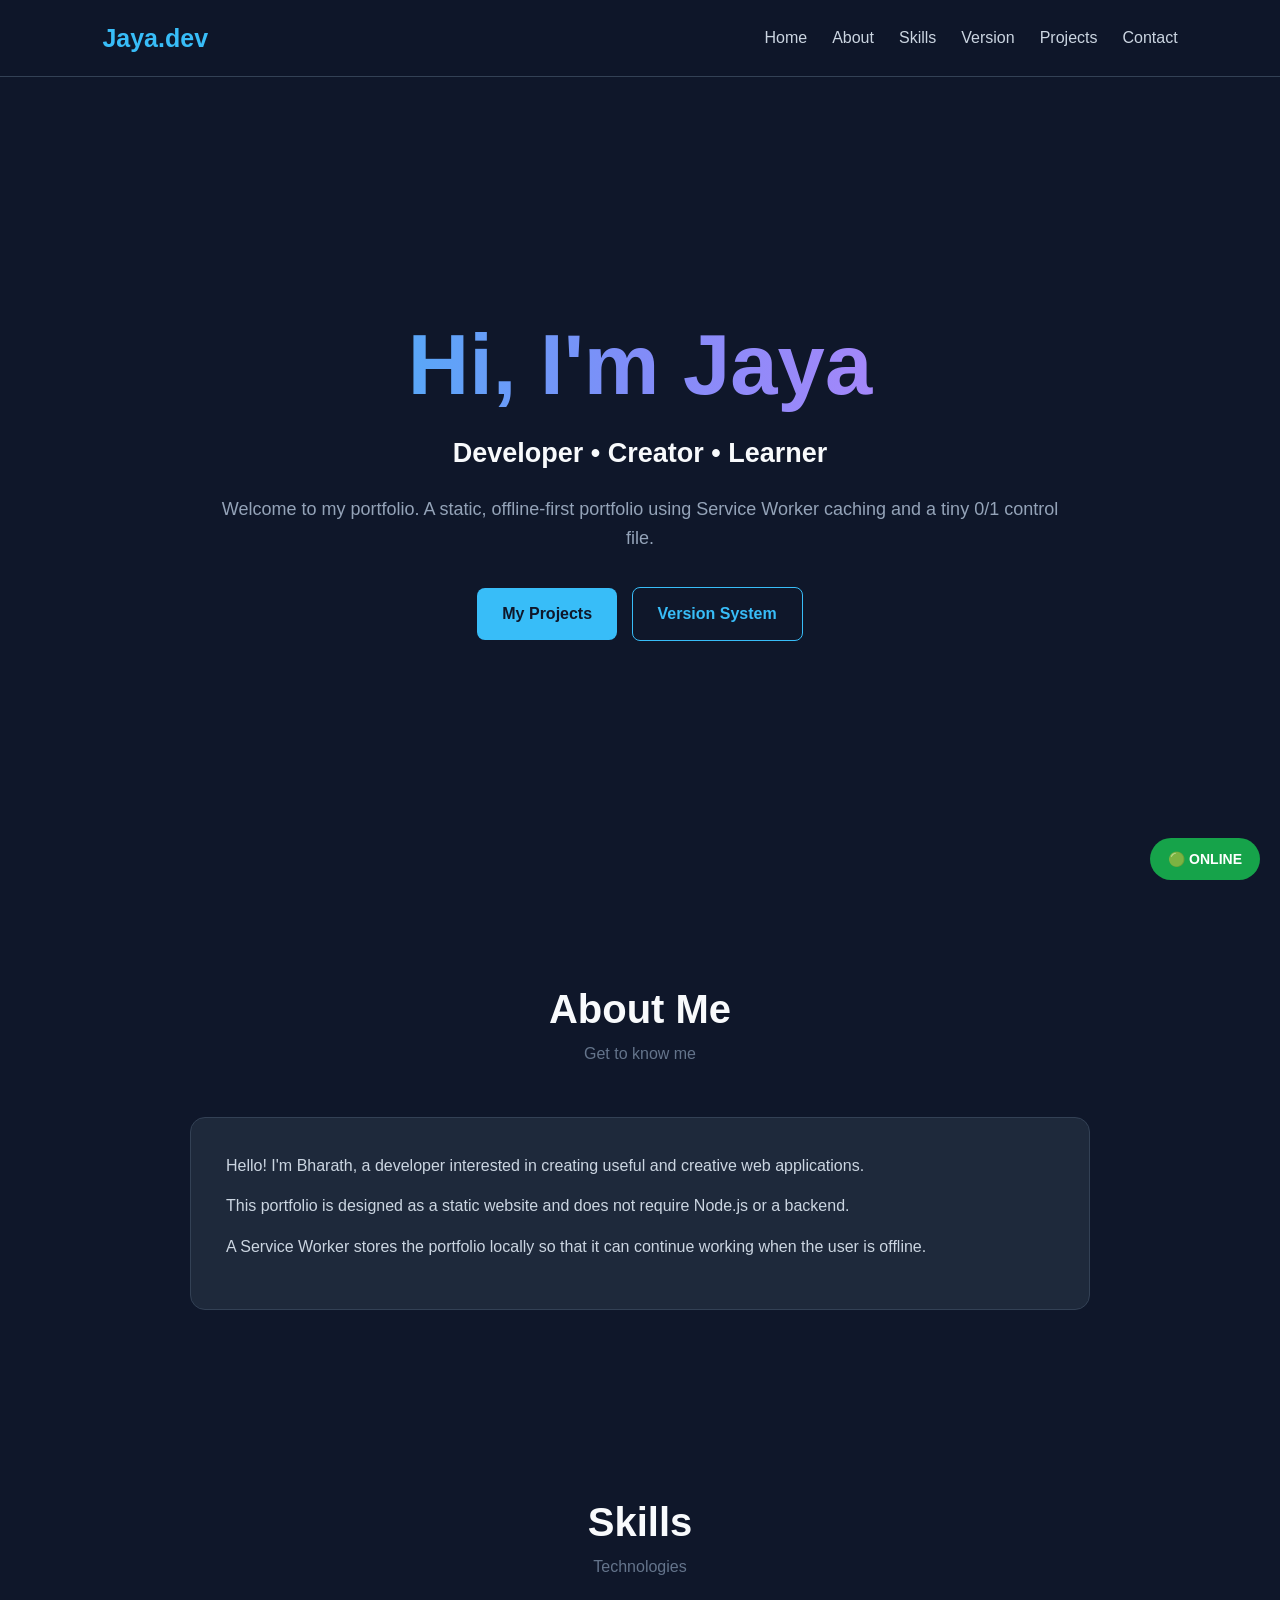
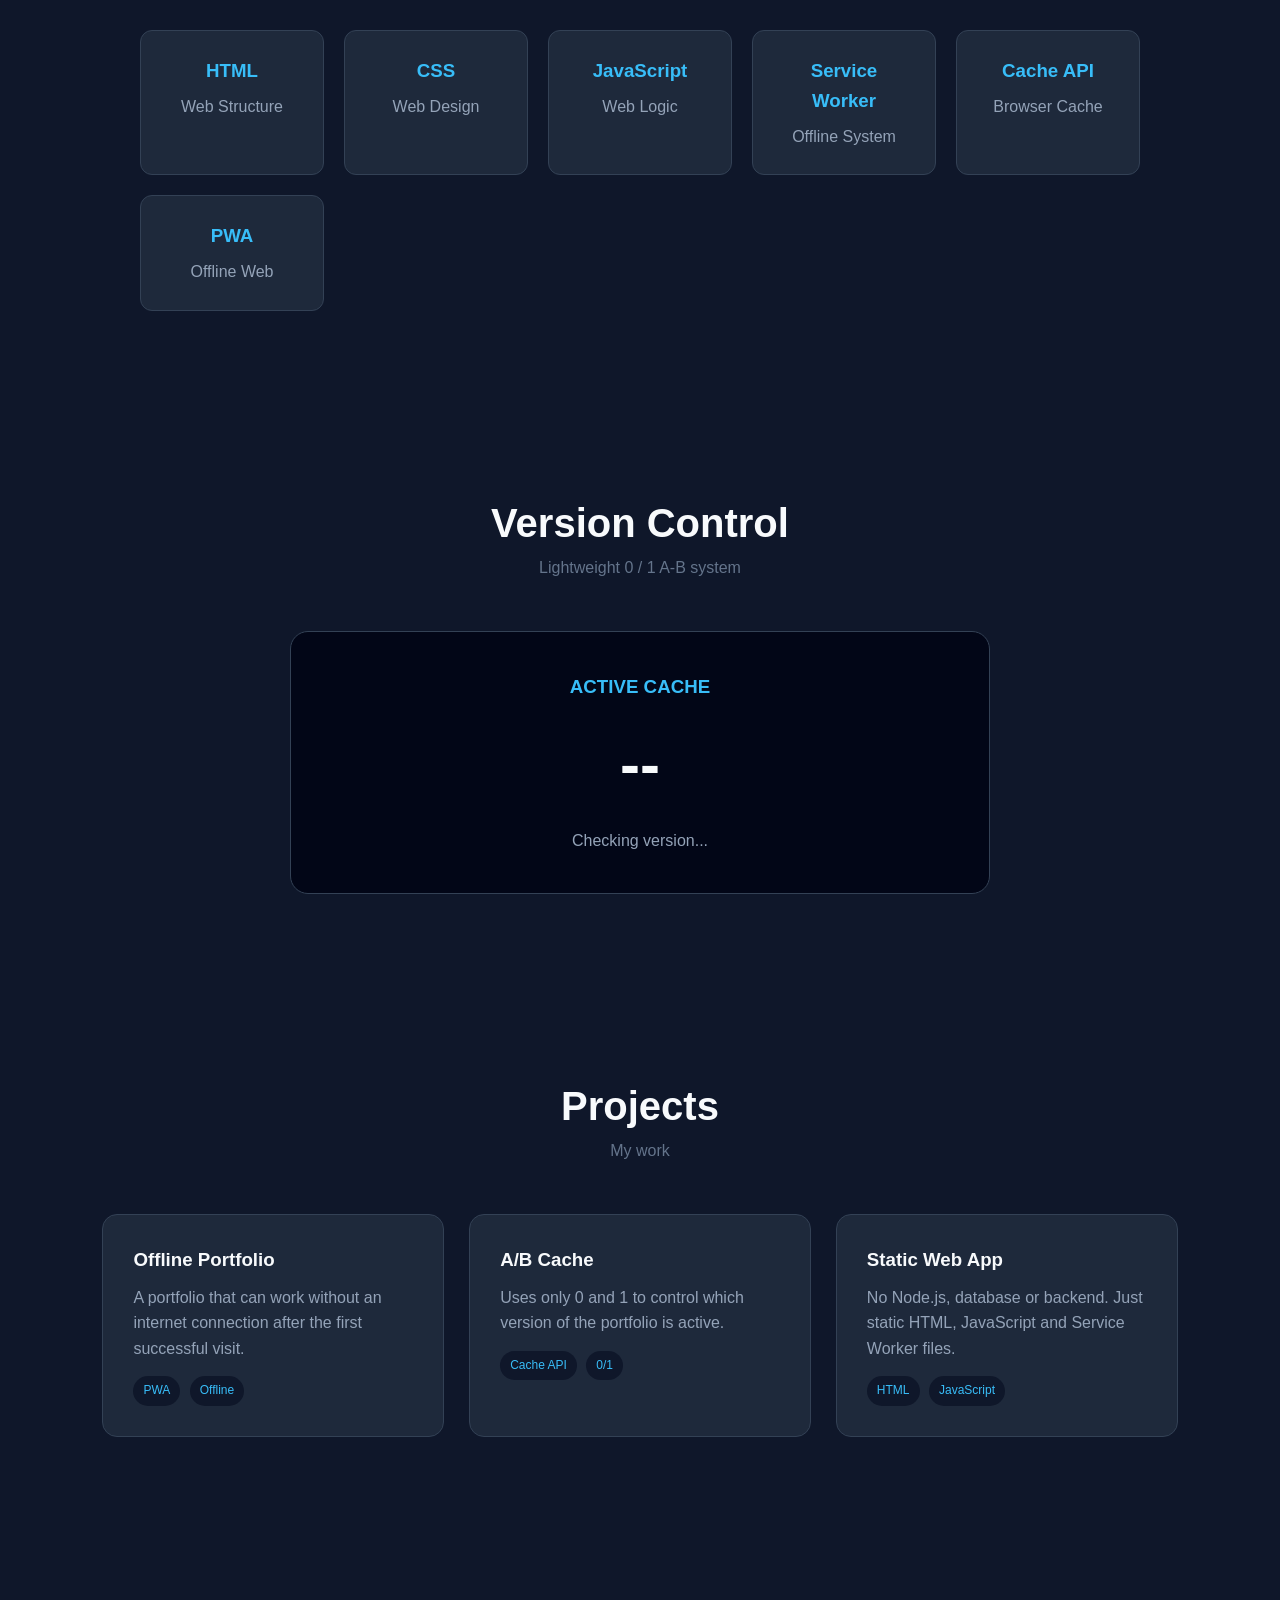
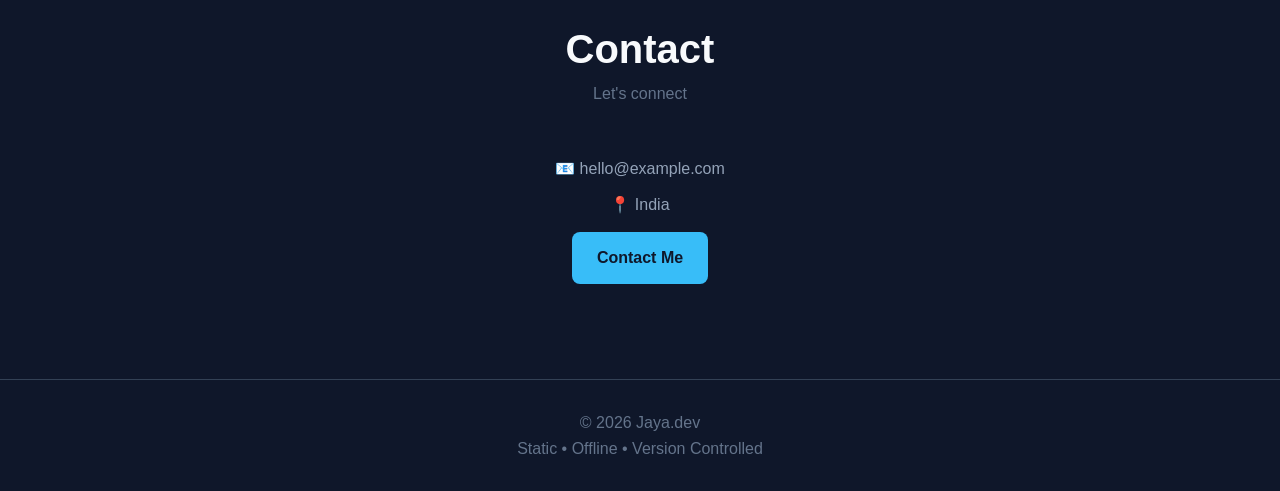
==== index.html @ e05cbc4d "name change" ====
<!DOCTYPE html>
<html lang="en">

<head>

    <meta charset="UTF-8">

    <meta name="viewport"
          content="width=device-width, initial-scale=1.0">

    <meta name="theme-color"
          content="#0f172a">

    <title>Jaya | Portfolio</title>

    <style>

        * {
            margin: 0;
            padding: 0;
            box-sizing: border-box;
            scroll-behavior: smooth;
        }

        body {
            font-family: Arial, Helvetica, sans-serif;
            background: #0f172a;
            color: #e2e8f0;
            line-height: 1.6;
        }

        /* NAVBAR */

        nav {
            position: sticky;
            top: 0;
            z-index: 1000;

            display: flex;
            justify-content: space-between;
            align-items: center;

            padding: 18px 8%;

            background: rgba(15, 23, 42, 0.96);
            border-bottom: 1px solid #334155;
        }

        .logo {
            font-size: 25px;
            font-weight: bold;
            color: #38bdf8;
        }

        nav ul {
            display: flex;
            gap: 25px;
            list-style: none;
        }

        nav a {
            color: #cbd5e1;
            text-decoration: none;
        }

        nav a:hover {
            color: #38bdf8;
        }

        /* STATUS */

        #status {
            position: fixed;
            right: 20px;
            bottom: 20px;
            z-index: 9999;

            padding: 10px 18px;

            border-radius: 30px;

            color: white;
            font-size: 14px;
            font-weight: bold;
        }

        /* HERO */

        .hero {
            min-height: 90vh;

            display: flex;
            justify-content: center;
            align-items: center;

            padding: 70px 8%;
        }

        .hero-content {
            max-width: 850px;
            text-align: center;
        }

        .hero h1 {
            font-size: clamp(45px, 8vw, 85px);
            line-height: 1.1;
            margin-bottom: 20px;

            background:
                linear-gradient(
                    90deg,
                    #38bdf8,
                    #818cf8,
                    #c084fc
                );

            -webkit-background-clip: text;
            -webkit-text-fill-color: transparent;
        }

        .hero h2 {
            font-size: 27px;
            color: #f8fafc;
            margin-bottom: 20px;
        }

        .hero p {
            color: #94a3b8;
            font-size: 18px;
            margin-bottom: 30px;
        }

        /* BUTTON */

        .btn {
            display: inline-block;

            padding: 13px 25px;
            margin: 5px;

            border-radius: 8px;

            text-decoration: none;
            font-weight: bold;

            background: #38bdf8;
            color: #0f172a;

            transition: 0.3s;
        }

        .btn:hover {
            transform: translateY(-3px);
            background: #7dd3fc;
        }

        .secondary {
            background: transparent;
            color: #38bdf8;
            border: 1px solid #38bdf8;
        }

        /* SECTIONS */

        section {
            padding: 90px 8%;
        }

        .title {
            text-align: center;
            margin-bottom: 50px;
        }

        .title h2 {
            font-size: 40px;
            color: #f8fafc;
        }

        .title p {
            color: #64748b;
        }

        /* ABOUT */

        .about {
            max-width: 900px;
            margin: auto;

            padding: 35px;

            background: #1e293b;
            border: 1px solid #334155;

            border-radius: 15px;
        }

        .about p {
            color: #cbd5e1;
            margin-bottom: 15px;
        }

        /* SKILLS */

        .skills {
            max-width: 1000px;
            margin: auto;

            display: grid;

            grid-template-columns:
                repeat(
                    auto-fit,
                    minmax(180px, 1fr)
                );

            gap: 20px;
        }

        .skill {
            padding: 25px;

            text-align: center;

            background: #1e293b;
            border: 1px solid #334155;

            border-radius: 12px;
        }

        .skill h3 {
            color: #38bdf8;
            margin-bottom: 8px;
        }

        .skill p {
            color: #94a3b8;
        }

        /* VERSION */

        .version-box {
            max-width: 700px;
            margin: auto;

            text-align: center;

            padding: 40px;

            background: #020617;

            border: 1px solid #334155;

            border-radius: 18px;
        }

        .version-box h3 {
            color: #38bdf8;
        }

        #version {
            font-size: 60px;
            font-weight: bold;
            margin: 15px;

            color: #f8fafc;
        }

        #version-info {
            color: #94a3b8;
        }

        /* PROJECTS */

        .projects {
            max-width: 1100px;
            margin: auto;

            display: grid;

            grid-template-columns:
                repeat(
                    auto-fit,
                    minmax(250px, 1fr)
                );

            gap: 25px;
        }

        .project {
            padding: 30px;

            background: #1e293b;

            border: 1px solid #334155;

            border-radius: 15px;
        }

        .project h3 {
            color: #f8fafc;
            margin-bottom: 10px;
        }

        .project p {
            color: #94a3b8;
            margin-bottom: 15px;
        }

        .tag {
            display: inline-block;

            padding: 5px 10px;

            margin-right: 5px;

            border-radius: 20px;

            background: #0f172a;

            color: #38bdf8;

            font-size: 12px;
        }

        /* CONTACT */

        .contact {
            text-align: center;
        }

        .contact p {
            color: #94a3b8;
            margin-bottom: 10px;
        }

        /* FOOTER */

        footer {
            padding: 30px;

            text-align: center;

            border-top: 1px solid #334155;

            color: #64748b;
        }

        /* MOBILE */

        @media(max-width: 700px) {

            nav {
                flex-direction: column;
                gap: 15px;
            }

            nav ul {
                gap: 12px;
                flex-wrap: wrap;
                justify-content: center;
            }

            section {
                padding: 60px 6%;
            }

            .hero {
                padding: 60px 6%;
            }

            .hero h2 {
                font-size: 22px;
            }

        }

    </style>

</head>


<body>


    <!-- STATUS -->

    <div id="status">
        Checking...
    </div>


    <!-- NAVBAR -->

    <nav>

        <div class="logo">
            Jaya.dev
        </div>

        <ul>

            <li>
                <a href="#home">
                    Home
                </a>
            </li>

            <li>
                <a href="#about">
                    About
                </a>
            </li>

            <li>
                <a href="#skills">
                    Skills
                </a>
            </li>

            <li>
                <a href="#version-section">
                    Version
                </a>
            </li>

            <li>
                <a href="#projects">
                    Projects
                </a>
            </li>

            <li>
                <a href="#contact">
                    Contact
                </a>
            </li>

        </ul>

    </nav>


    <!-- HOME -->

    <section
        id="home"
        class="hero"
    >

        <div class="hero-content">

            <h1>
                Hi, I'm Jaya
            </h1>

            <h2>
                Developer • Creator • Learner
            </h2>

            <p>

                Welcome to my portfolio.

                A static, offline-first
                portfolio using Service Worker
                caching and a tiny 0/1 control file.

            </p>

            <a
                href="#projects"
                class="btn"
            >
                My Projects
            </a>

            <a
                href="#version-section"
                class="btn secondary"
            >
                Version System
            </a>

        </div>

    </section>


    <!-- ABOUT -->

    <section id="about">

        <div class="title">

            <h2>
                About Me
            </h2>

            <p>
                Get to know me
            </p>

        </div>


        <div class="about">

            <p>
                Hello! I'm Bharath, a developer
                interested in creating useful
                and creative web applications.
            </p>

            <p>
                This portfolio is designed as
                a static website and does not
                require Node.js or a backend.
            </p>

            <p>
                A Service Worker stores the
                portfolio locally so that it can
                continue working when the user
                is offline.
            </p>

        </div>

    </section>


    <!-- SKILLS -->

    <section id="skills">

        <div class="title">

            <h2>
                Skills
            </h2>

            <p>
                Technologies
            </p>

        </div>


        <div class="skills">

            <div class="skill">

                <h3>
                    HTML
                </h3>

                <p>
                    Web Structure
                </p>

            </div>


            <div class="skill">

                <h3>
                    CSS
                </h3>

                <p>
                    Web Design
                </p>

            </div>


            <div class="skill">

                <h3>
                    JavaScript
                </h3>

                <p>
                    Web Logic
                </p>

            </div>


            <div class="skill">

                <h3>
                    Service Worker
                </h3>

                <p>
                    Offline System
                </p>

            </div>


            <div class="skill">

                <h3>
                    Cache API
                </h3>

                <p>
                    Browser Cache
                </p>

            </div>


            <div class="skill">

                <h3>
                    PWA
                </h3>

                <p>
                    Offline Web
                </p>

            </div>

        </div>

    </section>


    <!-- VERSION CONTROL -->

    <section id="version-section">

        <div class="title">

            <h2>
                Version Control
            </h2>

            <p>
                Lightweight 0 / 1 A-B system
            </p>

        </div>


        <div class="version-box">

            <h3>
                ACTIVE CACHE
            </h3>


            <div id="version">
                --
            </div>


            <p id="version-info">
                Checking version...
            </p>

        </div>

    </section>


    <!-- PROJECTS -->

    <section id="projects">

        <div class="title">

            <h2>
                Projects
            </h2>

            <p>
                My work
            </p>

        </div>


        <div class="projects">


            <div class="project">

                <h3>
                    Offline Portfolio
                </h3>

                <p>
                    A portfolio that can work
                    without an internet connection
                    after the first successful visit.
                </p>

                <span class="tag">
                    PWA
                </span>

                <span class="tag">
                    Offline
                </span>

            </div>


            <div class="project">

                <h3>
                    A/B Cache
                </h3>

                <p>
                    Uses only 0 and 1 to control
                    which version of the portfolio
                    is active.
                </p>

                <span class="tag">
                    Cache API
                </span>

                <span class="tag">
                    0/1
                </span>

            </div>


            <div class="project">

                <h3>
                    Static Web App
                </h3>

                <p>
                    No Node.js, database or backend.
                    Just static HTML, JavaScript
                    and Service Worker files.
                </p>

                <span class="tag">
                    HTML
                </span>

                <span class="tag">
                    JavaScript
                </span>

            </div>


        </div>

    </section>


    <!-- CONTACT -->

    <section id="contact">

        <div class="title">

            <h2>
                Contact
            </h2>

            <p>
                Let's connect
            </p>

        </div>


        <div class="contact">

            <p>
                📧 hello@example.com
            </p>

            <p>
                📍 India
            </p>

            <a
                href="mailto:hello@example.com"
                class="btn"
            >
                Contact Me
            </a>

        </div>

    </section>


    <!-- FOOTER -->

    <footer>

        <p>
            © 2026 Jaya.dev
        </p>

        <p>
            Static • Offline • Version Controlled
        </p>

    </footer>



    <!-- =================================
         MAIN JAVASCRIPT
    ================================= -->

    <script>

        /* =========================
           ONLINE / OFFLINE
        ========================= */

        const status =
            document.getElementById(
                "status"
            );


        function updateStatus() {

            if (navigator.onLine) {

                status.textContent =
                    "🟢 ONLINE";

                status.style.background =
                    "#16a34a";

            }

            else {

                status.textContent =
                    "🔴 OFFLINE";

                status.style.background =
                    "#dc2626";

            }

        }


        window.addEventListener(
            "online",
            updateStatus
        );


        window.addEventListener(
            "offline",
            updateStatus
        );


        updateStatus();



        /* =========================
           SERVICE WORKER
        ========================= */

        if (
            "serviceWorker"
            in navigator
        ) {

            window.addEventListener(
                "load",
                async () => {

                    try {

                        const registration =
                            await navigator.serviceWorker
                            .register(
                                "./sw.js"
                            );


                        console.log(
                            "Service Worker registered:",
                            registration.scope
                        );


                    }

                    catch (error) {

                        console.error(
                            "Service Worker registration failed:",
                            error
                        );

                    }

                }
            );

        }

    </script>

</body>

</html>
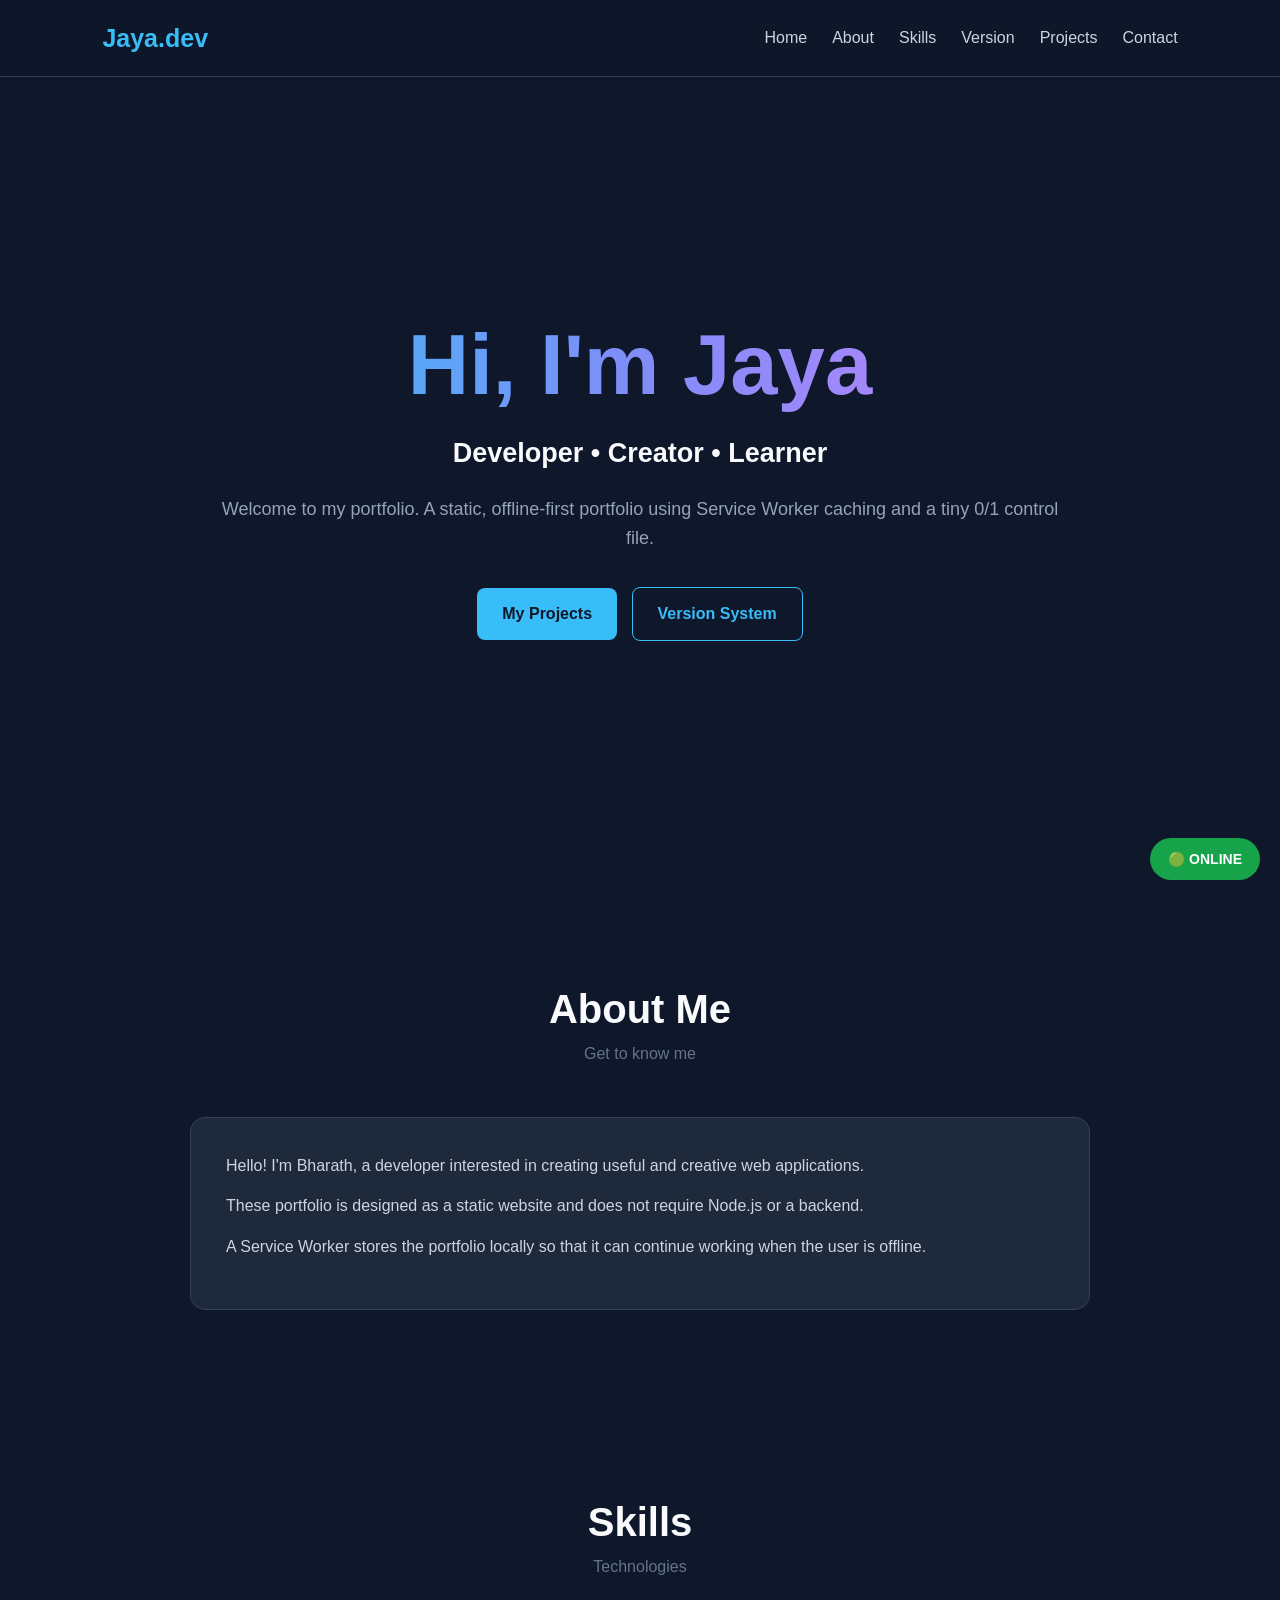
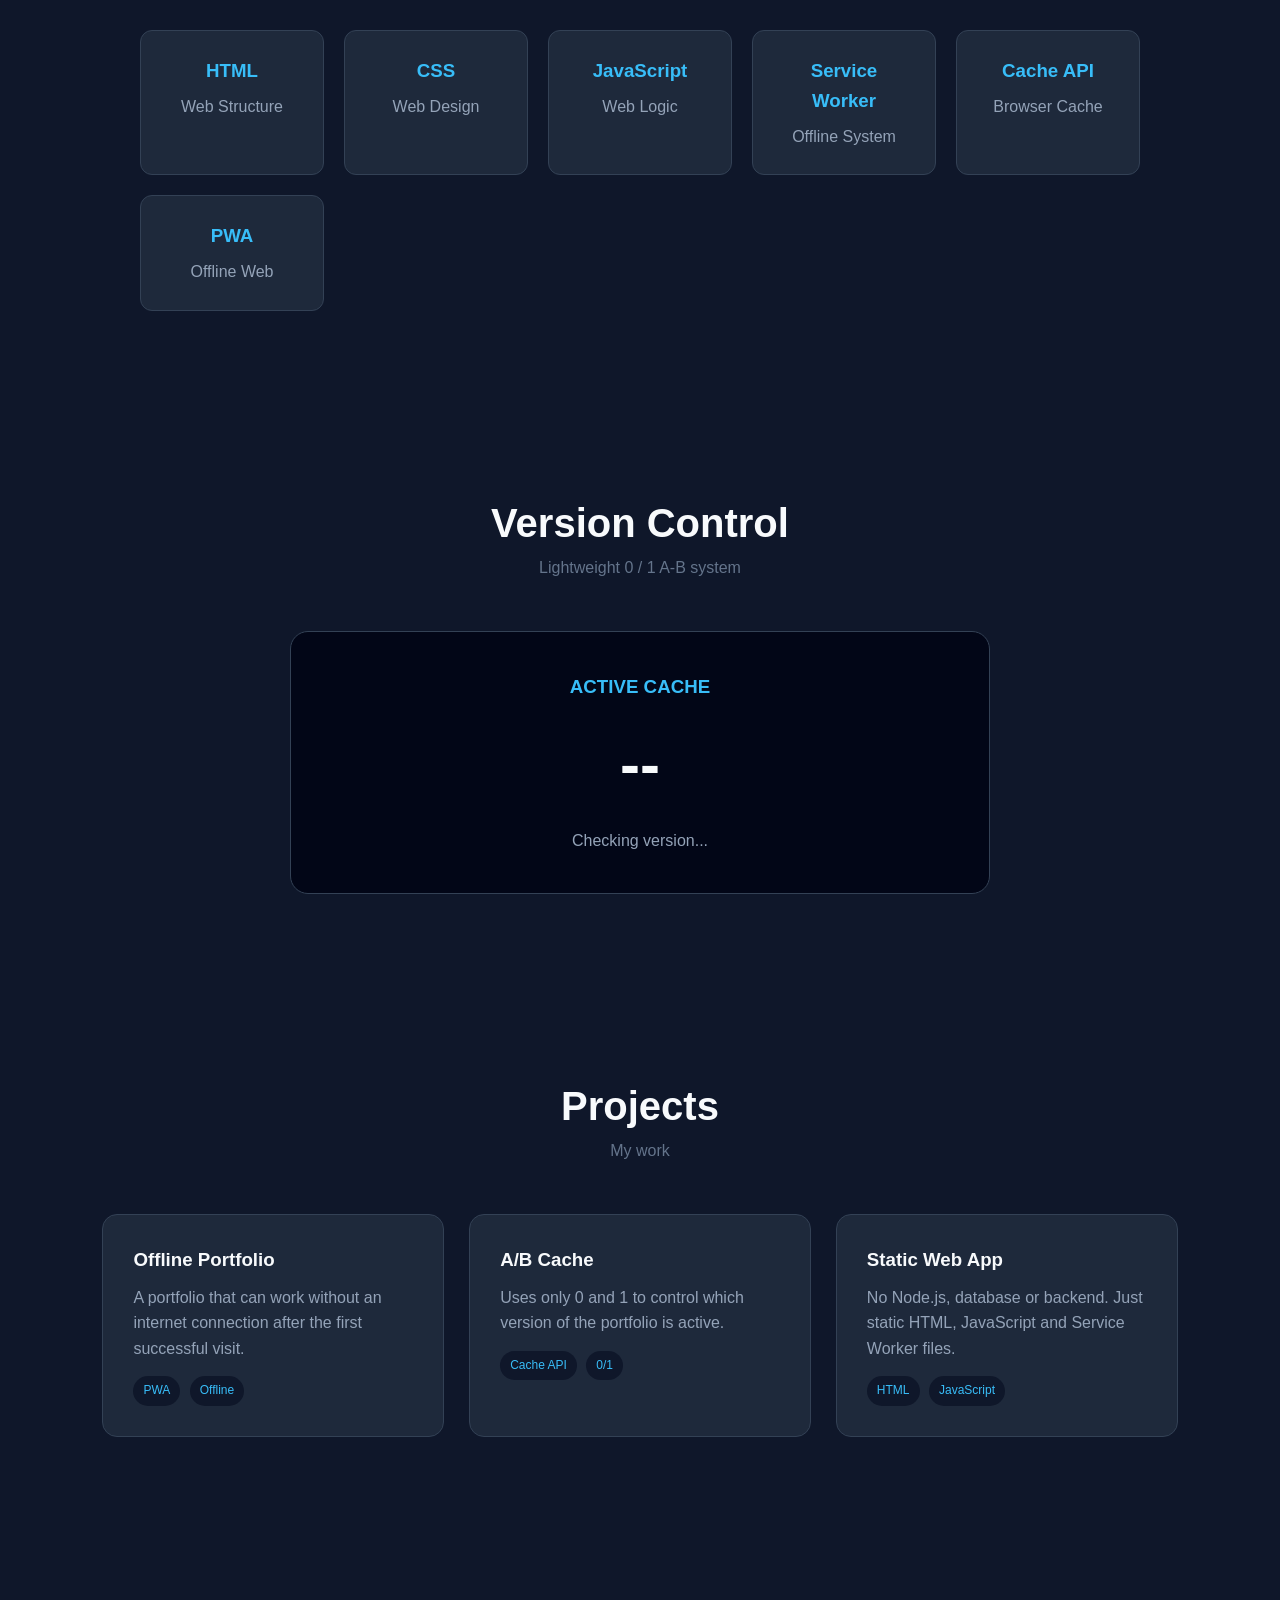
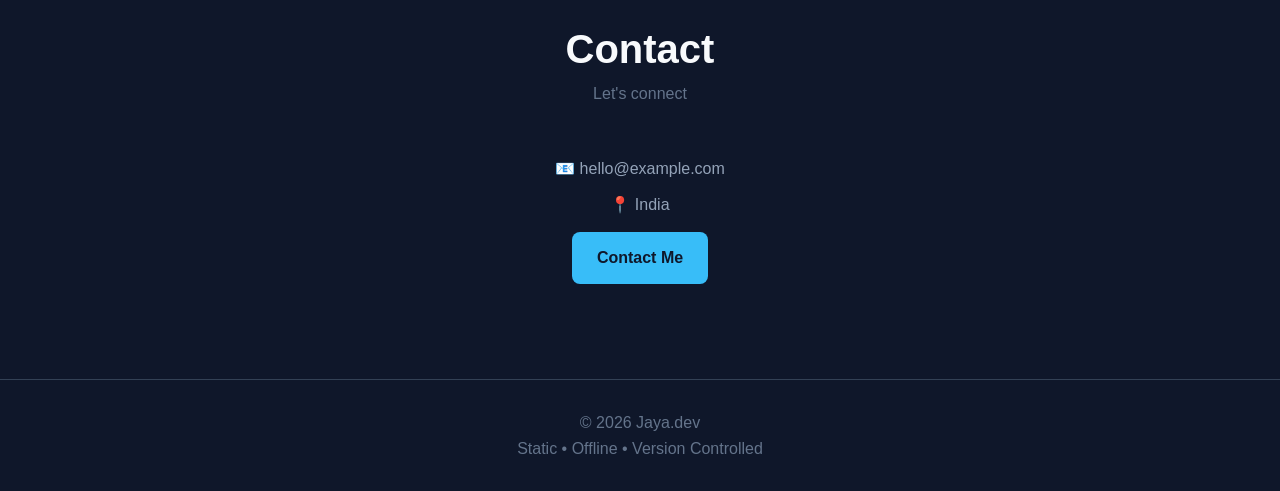
==== commit f6ca84a3: "changes" ====
--- a/index.html
+++ b/index.html
@@ -512,7 +512,7 @@
             </p>
 
             <p>
-                This portfolio is designed as
+                These portfolio is designed as
                 a static website and does not
                 require Node.js or a backend.
             </p>
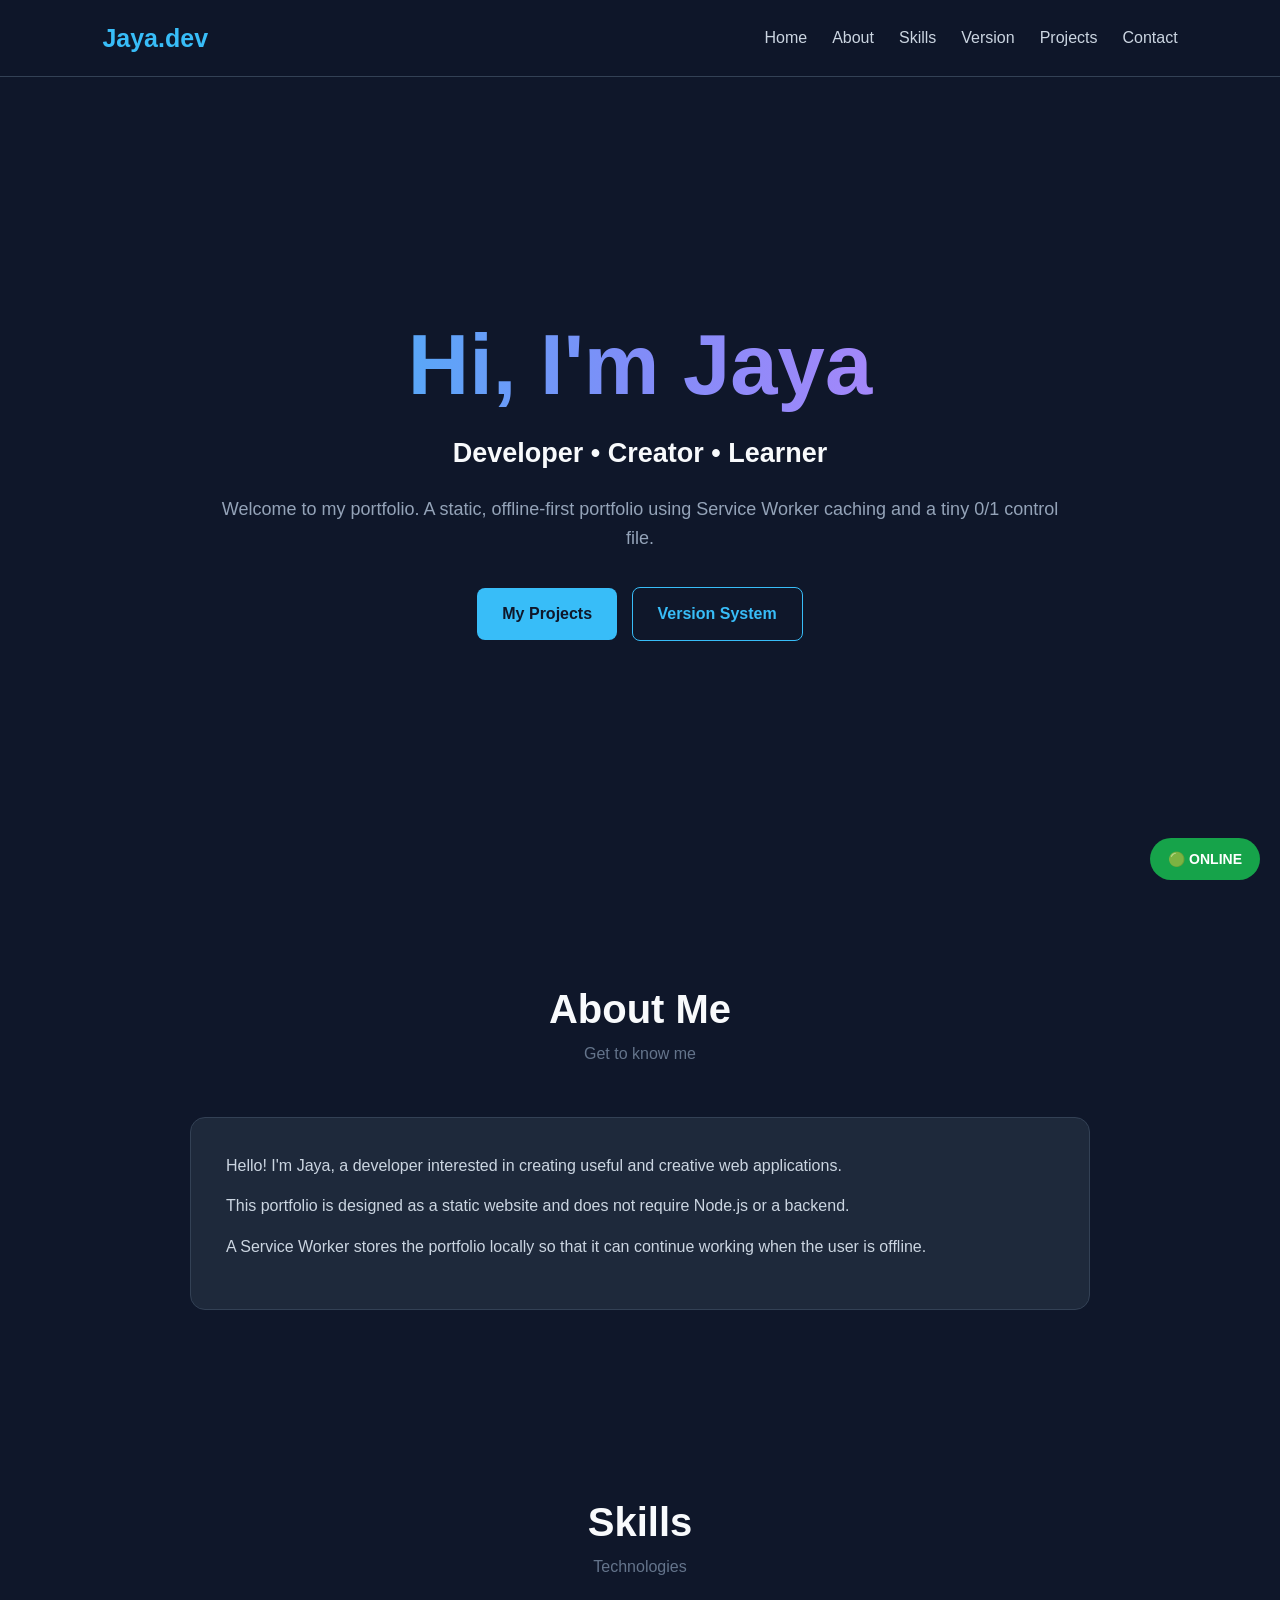
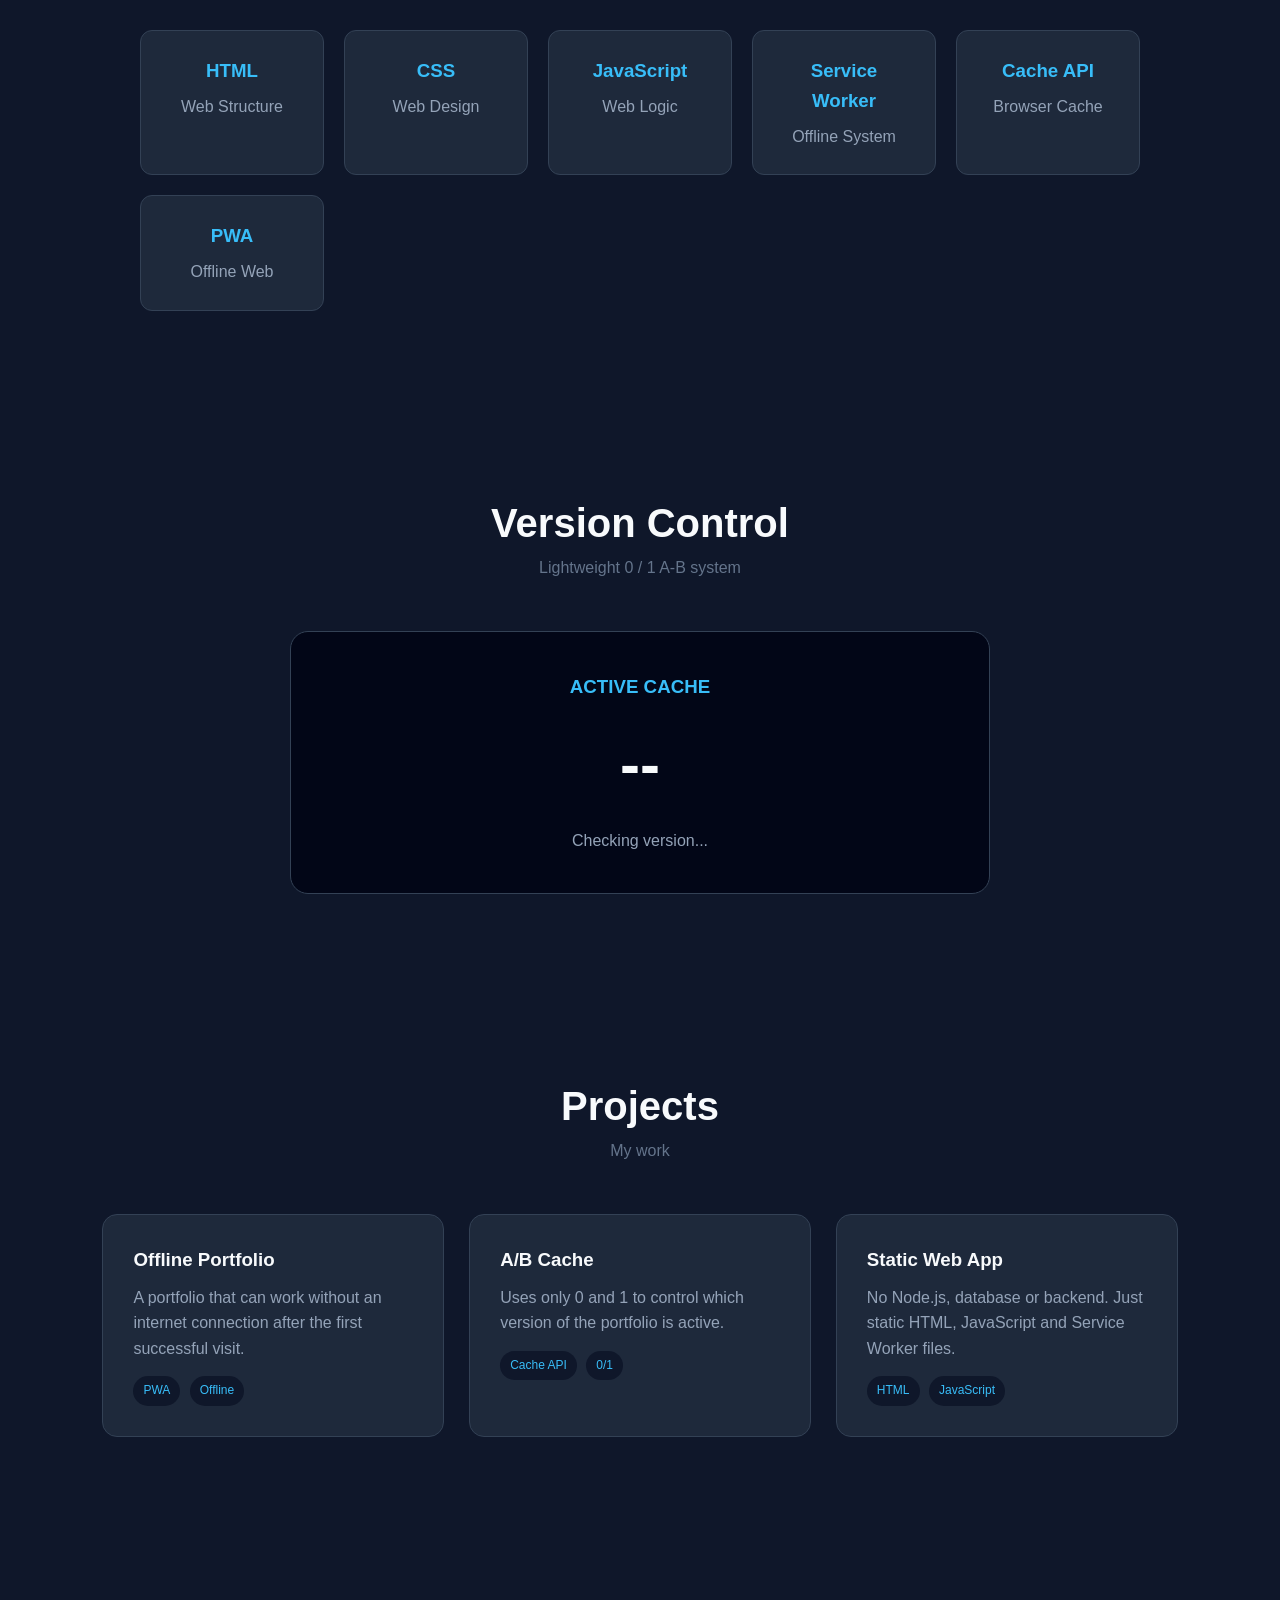
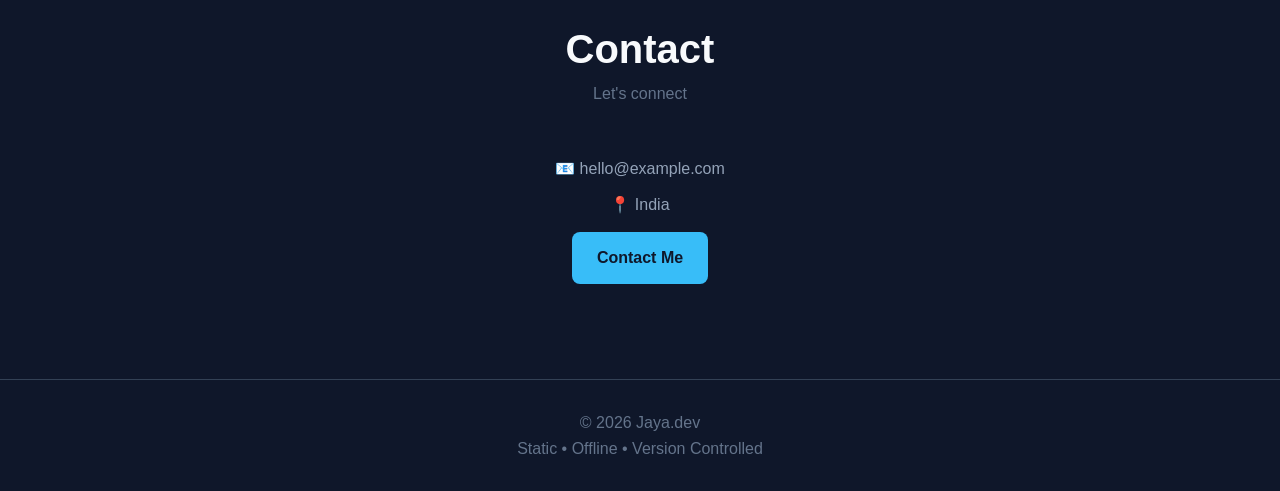
==== commit d66920d7: "ca" ====
--- a/index.html
+++ b/index.html
@@ -506,13 +506,13 @@
         <div class="about">
 
             <p>
-                Hello! I'm Bharath, a developer
+                Hello! I'm Jaya, a developer
                 interested in creating useful
                 and creative web applications.
             </p>
 
             <p>
-                These portfolio is designed as
+                This portfolio is designed as
                 a static website and does not
                 require Node.js or a backend.
             </p>
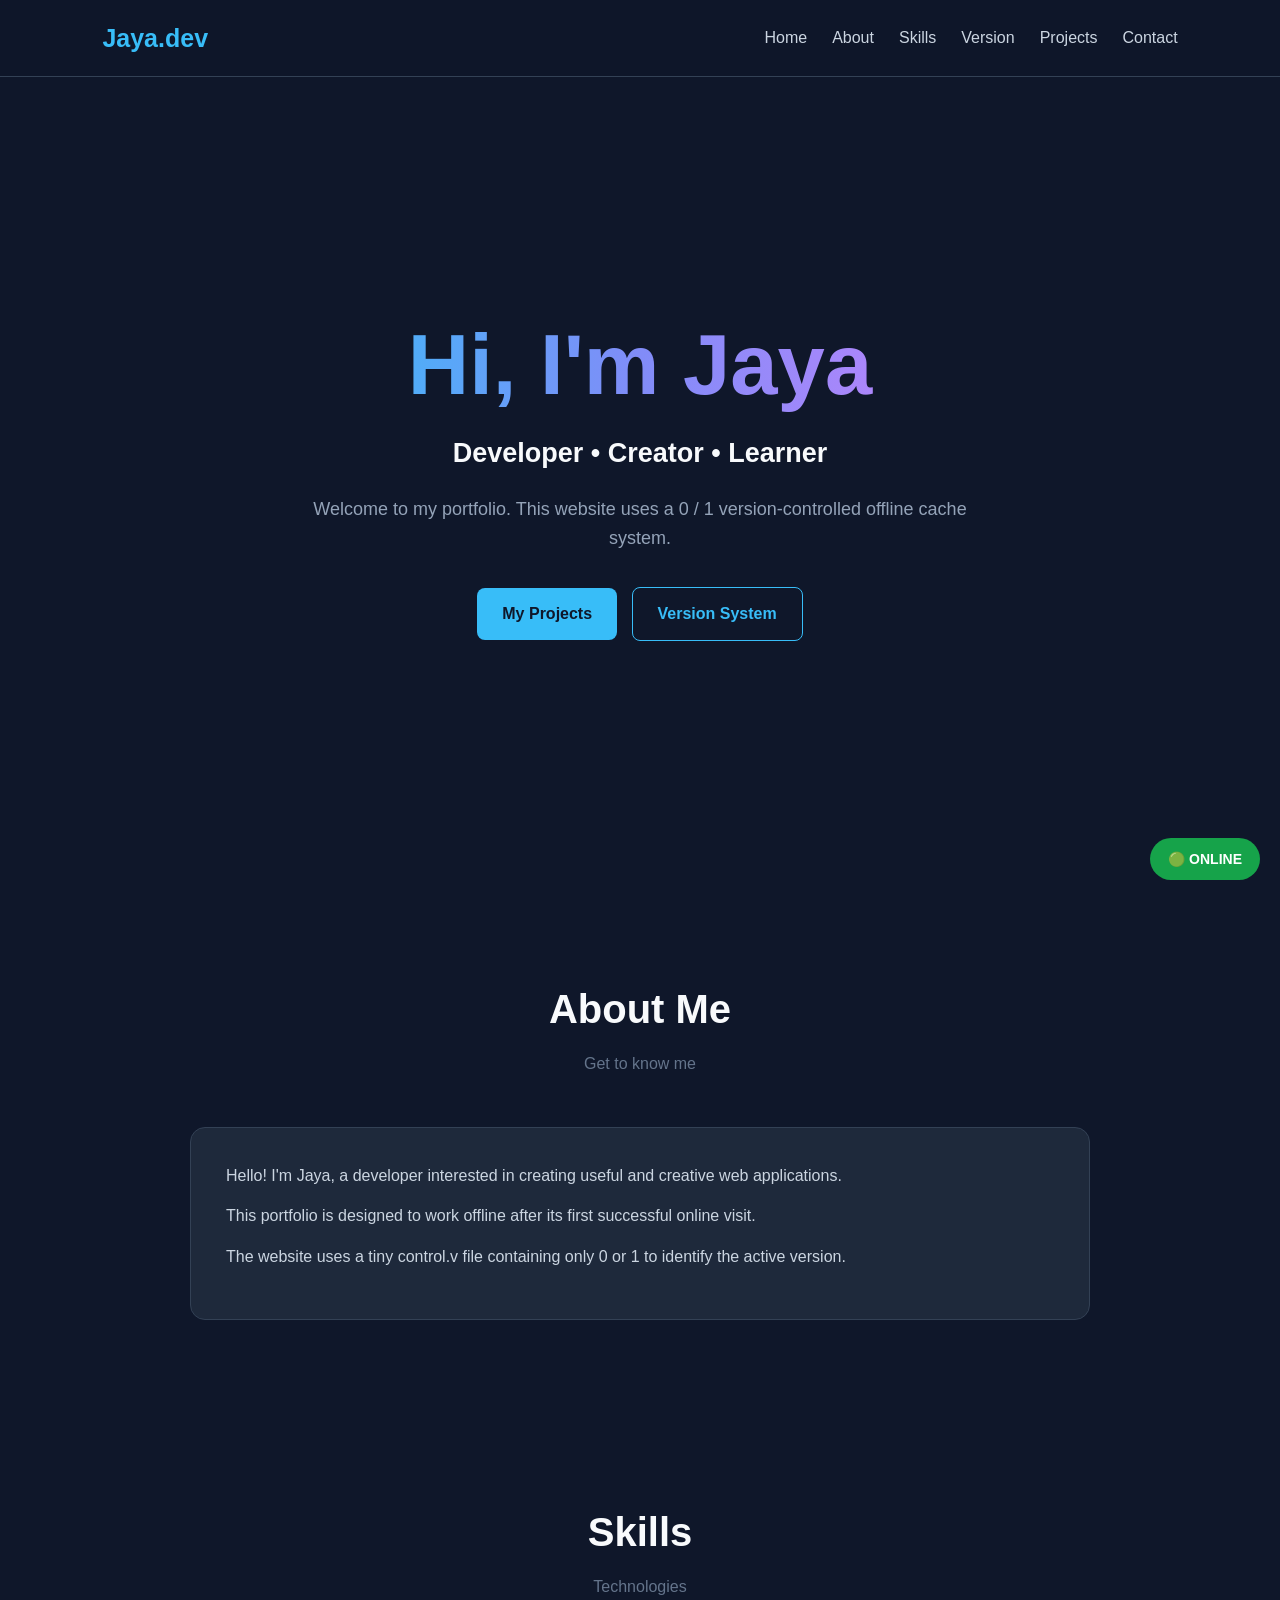
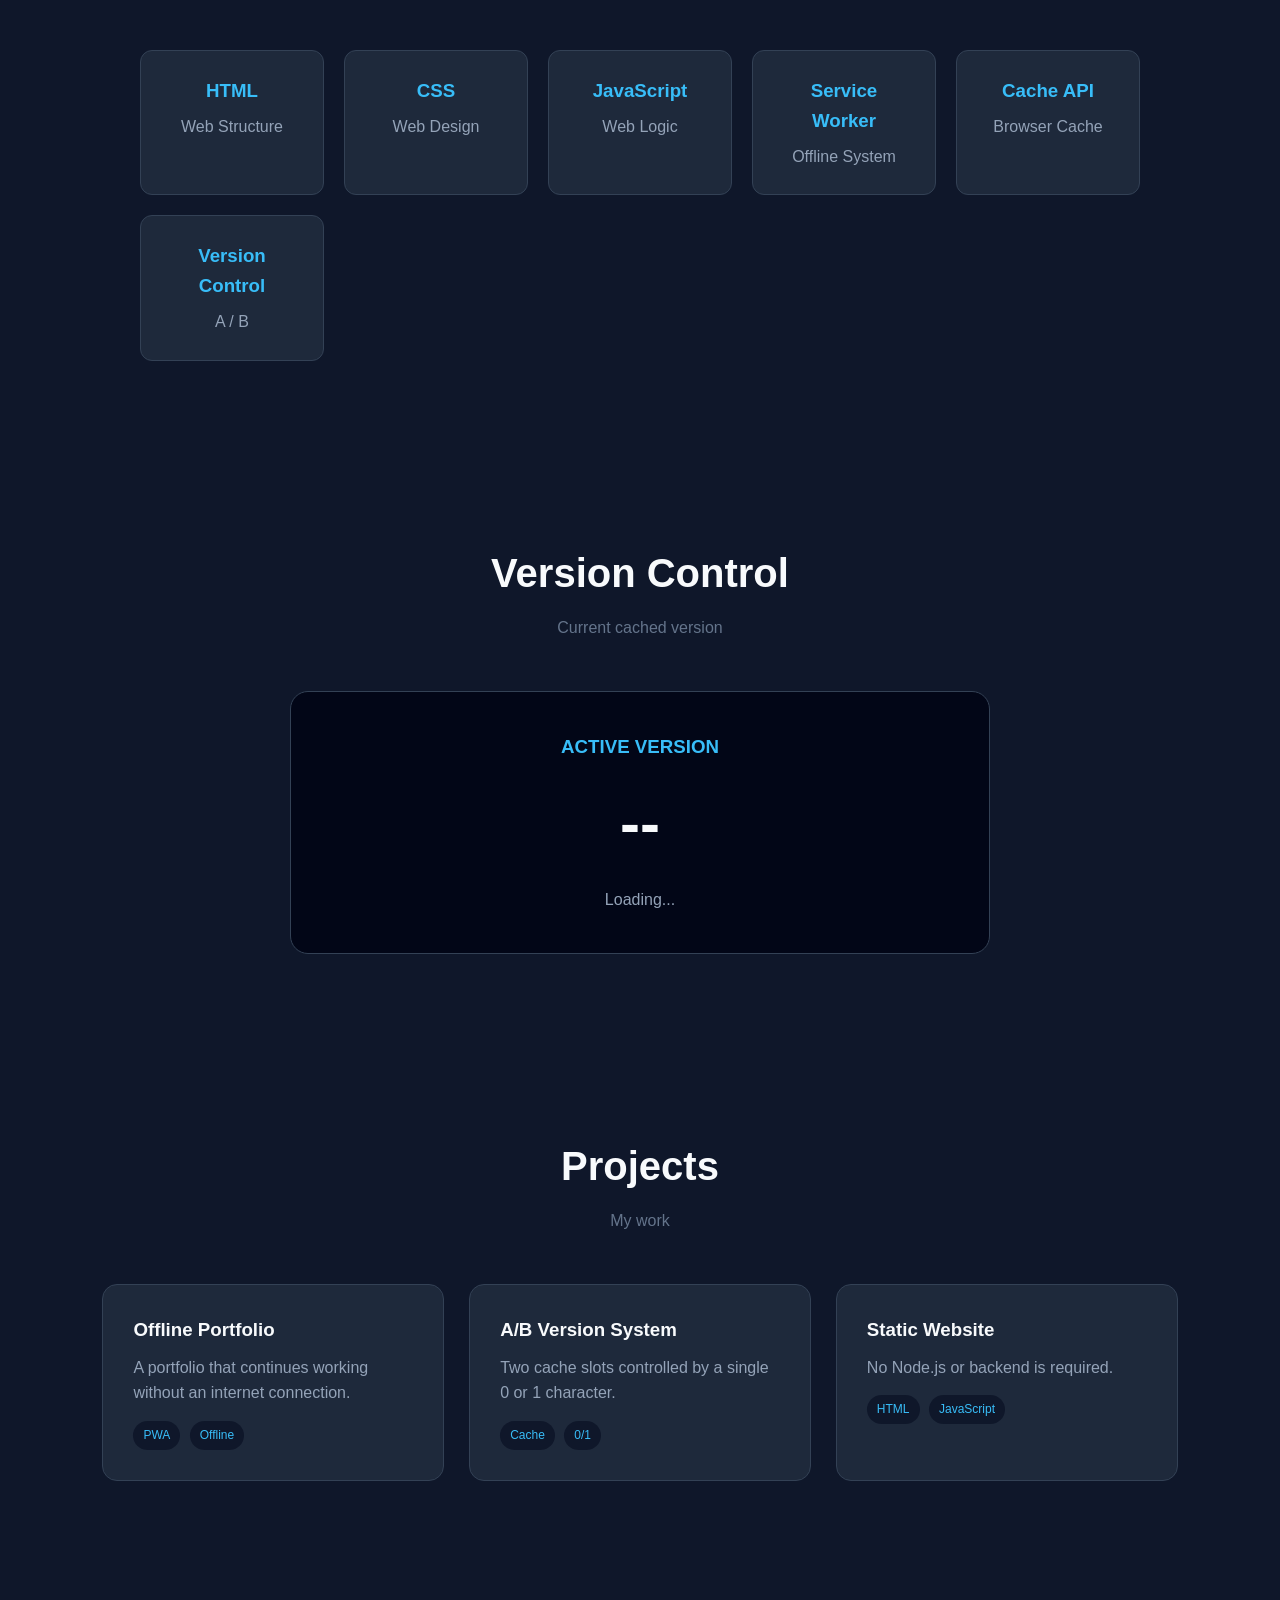
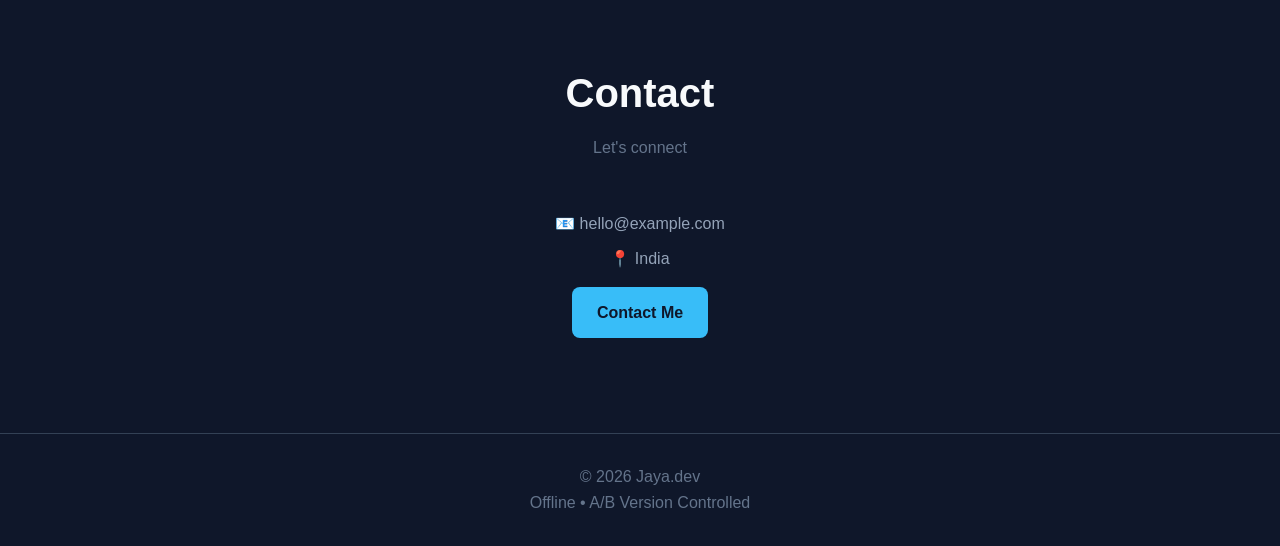
==== commit 7fe178de: "off/on" ====
--- a/index.html
+++ b/index.html
@@ -29,8 +29,6 @@
             line-height: 1.6;
         }
 
-        /* NAVBAR */
-
         nav {
             position: sticky;
             top: 0;
@@ -67,12 +65,13 @@
             color: #38bdf8;
         }
 
-        /* STATUS */
-
         #status {
+
             position: fixed;
+
             right: 20px;
             bottom: 20px;
+
             z-index: 9999;
 
             padding: 10px 18px;
@@ -80,30 +79,39 @@
             border-radius: 30px;
 
             color: white;
+
             font-size: 14px;
+
             font-weight: bold;
         }
 
-        /* HERO */
-
         .hero {
+
             min-height: 90vh;
 
             display: flex;
+
             justify-content: center;
+
             align-items: center;
 
             padding: 70px 8%;
         }
 
         .hero-content {
-            max-width: 850px;
+
+            max-width: 900px;
+
             text-align: center;
         }
 
         .hero h1 {
-            font-size: clamp(45px, 8vw, 85px);
+
+            font-size:
+                clamp(45px, 8vw, 85px);
+
             line-height: 1.1;
+
             margin-bottom: 20px;
 
             background:
@@ -115,94 +123,112 @@
                 );
 
             -webkit-background-clip: text;
+
             -webkit-text-fill-color: transparent;
         }
 
         .hero h2 {
+
             font-size: 27px;
+
             color: #f8fafc;
+
             margin-bottom: 20px;
         }
 
         .hero p {
+
+            max-width: 700px;
+
+            margin: auto;
+
+            margin-bottom: 30px;
+
             color: #94a3b8;
+
             font-size: 18px;
-            margin-bottom: 30px;
-        }
-
-        /* BUTTON */
+        }
 
         .btn {
+
             display: inline-block;
 
             padding: 13px 25px;
+
             margin: 5px;
 
             border-radius: 8px;
 
             text-decoration: none;
+
             font-weight: bold;
 
             background: #38bdf8;
+
             color: #0f172a;
-
-            transition: 0.3s;
-        }
-
-        .btn:hover {
-            transform: translateY(-3px);
-            background: #7dd3fc;
-        }
-
-        .secondary {
+        }
+
+        .btn.secondary {
+
             background: transparent;
+
             color: #38bdf8;
+
             border: 1px solid #38bdf8;
         }
 
-        /* SECTIONS */
-
         section {
+
             padding: 90px 8%;
         }
 
         .title {
+
             text-align: center;
+
             margin-bottom: 50px;
         }
 
         .title h2 {
+
             font-size: 40px;
+
             color: #f8fafc;
+
+            margin-bottom: 10px;
         }
 
         .title p {
+
             color: #64748b;
         }
 
-        /* ABOUT */
-
         .about {
+
             max-width: 900px;
+
             margin: auto;
 
             padding: 35px;
 
             background: #1e293b;
+
             border: 1px solid #334155;
 
             border-radius: 15px;
         }
 
         .about p {
+
             color: #cbd5e1;
+
             margin-bottom: 15px;
         }
 
-        /* SKILLS */
-
         .skills {
+
             max-width: 1000px;
+
             margin: auto;
 
             display: grid;
@@ -217,35 +243,40 @@
         }
 
         .skill {
+
             padding: 25px;
 
             text-align: center;
 
             background: #1e293b;
+
             border: 1px solid #334155;
 
             border-radius: 12px;
         }
 
         .skill h3 {
+
             color: #38bdf8;
+
             margin-bottom: 8px;
         }
 
         .skill p {
+
             color: #94a3b8;
         }
 
-        /* VERSION */
-
         .version-box {
+
             max-width: 700px;
+
             margin: auto;
 
+            padding: 40px;
+
             text-align: center;
 
-            padding: 40px;
-
             background: #020617;
 
             border: 1px solid #334155;
@@ -254,25 +285,30 @@
         }
 
         .version-box h3 {
+
             color: #38bdf8;
         }
 
-        #version {
+        #version-number {
+
             font-size: 60px;
+
             font-weight: bold;
+
+            color: #f8fafc;
+
             margin: 15px;
-
-            color: #f8fafc;
         }
 
         #version-info {
+
             color: #94a3b8;
         }
 
-        /* PROJECTS */
-
         .projects {
+
             max-width: 1100px;
+
             margin: auto;
 
             display: grid;
@@ -287,6 +323,7 @@
         }
 
         .project {
+
             padding: 30px;
 
             background: #1e293b;
@@ -297,16 +334,21 @@
         }
 
         .project h3 {
+
             color: #f8fafc;
+
             margin-bottom: 10px;
         }
 
         .project p {
+
             color: #94a3b8;
+
             margin-bottom: 15px;
         }
 
         .tag {
+
             display: inline-block;
 
             padding: 5px 10px;
@@ -322,20 +364,24 @@
             font-size: 12px;
         }
 
-        /* CONTACT */
-
         .contact {
+
+            max-width: 700px;
+
+            margin: auto;
+
             text-align: center;
         }
 
         .contact p {
+
             color: #94a3b8;
+
             margin-bottom: 10px;
         }
 
-        /* FOOTER */
-
         footer {
+
             padding: 30px;
 
             text-align: center;
@@ -345,33 +391,29 @@
             color: #64748b;
         }
 
-        /* MOBILE */
-
         @media(max-width: 700px) {
 
             nav {
+
                 flex-direction: column;
+
                 gap: 15px;
             }
 
             nav ul {
+
                 gap: 12px;
+
                 flex-wrap: wrap;
+
                 justify-content: center;
             }
 
             section {
+
                 padding: 60px 6%;
             }
 
-            .hero {
-                padding: 60px 6%;
-            }
-
-            .hero h2 {
-                font-size: 22px;
-            }
-
         }
 
     </style>
@@ -382,14 +424,19 @@
 <body>
 
 
-    <!-- STATUS -->
+    <!-- ============================
+         CONNECTION STATUS
+    ============================= -->
 
     <div id="status">
         Checking...
     </div>
 
 
-    <!-- NAVBAR -->
+
+    <!-- ============================
+         NAVBAR
+    ============================= -->
 
     <nav>
 
@@ -418,7 +465,7 @@
             </li>
 
             <li>
-                <a href="#version-section">
+                <a href="#version">
                     Version
                 </a>
             </li>
@@ -440,7 +487,10 @@
     </nav>
 
 
-    <!-- HOME -->
+
+    <!-- ============================
+         HOME
+    ============================= -->
 
     <section
         id="home"
@@ -461,9 +511,9 @@
 
                 Welcome to my portfolio.
 
-                A static, offline-first
-                portfolio using Service Worker
-                caching and a tiny 0/1 control file.
+                This website uses a
+                0 / 1 version-controlled
+                offline cache system.
 
             </p>
 
@@ -475,7 +525,7 @@
             </a>
 
             <a
-                href="#version-section"
+                href="#version"
                 class="btn secondary"
             >
                 Version System
@@ -486,7 +536,10 @@
     </section>
 
 
-    <!-- ABOUT -->
+
+    <!-- ============================
+         ABOUT
+    ============================= -->
 
     <section id="about">
 
@@ -512,16 +565,16 @@
             </p>
 
             <p>
-                This portfolio is designed as
-                a static website and does not
-                require Node.js or a backend.
+                This portfolio is designed
+                to work offline after its
+                first successful online visit.
             </p>
 
             <p>
-                A Service Worker stores the
-                portfolio locally so that it can
-                continue working when the user
-                is offline.
+                The website uses a tiny
+                control.v file containing
+                only 0 or 1 to identify the
+                active version.
             </p>
 
         </div>
@@ -529,7 +582,10 @@
     </section>
 
 
-    <!-- SKILLS -->
+
+    <!-- ============================
+         SKILLS
+    ============================= -->
 
     <section id="skills">
 
@@ -616,11 +672,11 @@
             <div class="skill">
 
                 <h3>
-                    PWA
+                    Version Control
                 </h3>
 
                 <p>
-                    Offline Web
+                    A / B
                 </p>
 
             </div>
@@ -630,9 +686,12 @@
     </section>
 
 
-    <!-- VERSION CONTROL -->
-
-    <section id="version-section">
+
+    <!-- ============================
+         VERSION
+    ============================= -->
+
+    <section id="version">
 
         <div class="title">
 
@@ -641,7 +700,7 @@
             </h2>
 
             <p>
-                Lightweight 0 / 1 A-B system
+                Current cached version
             </p>
 
         </div>
@@ -650,17 +709,17 @@
         <div class="version-box">
 
             <h3>
-                ACTIVE CACHE
+                ACTIVE VERSION
             </h3>
 
 
-            <div id="version">
+            <div id="version-number">
                 --
             </div>
 
 
             <p id="version-info">
-                Checking version...
+                Loading...
             </p>
 
         </div>
@@ -668,7 +727,10 @@
     </section>
 
 
-    <!-- PROJECTS -->
+
+    <!-- ============================
+         PROJECTS
+    ============================= -->
 
     <section id="projects">
 
@@ -695,9 +757,9 @@
                 </h3>
 
                 <p>
-                    A portfolio that can work
-                    without an internet connection
-                    after the first successful visit.
+                    A portfolio that continues
+                    working without an internet
+                    connection.
                 </p>
 
                 <span class="tag">
@@ -714,17 +776,16 @@
             <div class="project">
 
                 <h3>
-                    A/B Cache
+                    A/B Version System
                 </h3>
 
                 <p>
-                    Uses only 0 and 1 to control
-                    which version of the portfolio
-                    is active.
+                    Two cache slots controlled
+                    by a single 0 or 1 character.
                 </p>
 
                 <span class="tag">
-                    Cache API
+                    Cache
                 </span>
 
                 <span class="tag">
@@ -737,13 +798,12 @@
             <div class="project">
 
                 <h3>
-                    Static Web App
+                    Static Website
                 </h3>
 
                 <p>
-                    No Node.js, database or backend.
-                    Just static HTML, JavaScript
-                    and Service Worker files.
+                    No Node.js or backend is
+                    required.
                 </p>
 
                 <span class="tag">
@@ -762,7 +822,10 @@
     </section>
 
 
-    <!-- CONTACT -->
+
+    <!-- ============================
+         CONTACT
+    ============================= -->
 
     <section id="contact">
 
@@ -801,7 +864,10 @@
     </section>
 
 
-    <!-- FOOTER -->
+
+    <!-- ============================
+         FOOTER
+    ============================= -->
 
     <footer>
 
@@ -810,22 +876,18 @@
         </p>
 
         <p>
-            Static • Offline • Version Controlled
+            Offline • A/B Version Controlled
         </p>
 
     </footer>
 
 
 
-    <!-- =================================
-         MAIN JAVASCRIPT
-    ================================= -->
+    <!-- ============================
+         PAGE JAVASCRIPT
+    ============================= -->
 
     <script>
-
-        /* =========================
-           ONLINE / OFFLINE
-        ========================= */
 
         const status =
             document.getElementById(
@@ -833,7 +895,23 @@
             );
 
 
-        function updateStatus() {
+        const versionNumber =
+            document.getElementById(
+                "version-number"
+            );
+
+
+        const versionInfo =
+            document.getElementById(
+                "version-info"
+            );
+
+
+        /*
+         * CONNECTION DISPLAY
+         */
+
+        function updateConnectionUI() {
 
             if (navigator.onLine) {
 
@@ -843,9 +921,7 @@
                 status.style.background =
                     "#16a34a";
 
-            }
-
-            else {
+            } else {
 
                 status.textContent =
                     "🔴 OFFLINE";
@@ -858,56 +934,131 @@
         }
 
 
+        updateConnectionUI();
+
+
         window.addEventListener(
             "online",
-            updateStatus
+            updateConnectionUI
         );
 
 
         window.addEventListener(
             "offline",
-            updateStatus
+            updateConnectionUI
         );
 
 
-        updateStatus();
-
-
-
-        /* =========================
-           SERVICE WORKER
-        ========================= */
+
+        /*
+         * READ THE VERSION FROM
+         * SERVICE WORKER
+         */
+
+        async function showVersion() {
+
+            if (
+                !navigator.serviceWorker.controller
+            ) {
+
+                return;
+
+            }
+
+
+            const messageChannel =
+                new MessageChannel();
+
+
+            messageChannel.port1.onmessage =
+                function(event) {
+
+                    if (
+                        event.data &&
+                        event.data.version
+                    ) {
+
+                        versionNumber.textContent =
+                            "V" +
+                            event.data.version;
+
+
+                        versionInfo.textContent =
+                            "Portfolio is using cached version " +
+                            event.data.version;
+
+                    }
+
+                };
+
+
+            navigator.serviceWorker.controller
+                .postMessage(
+                    {
+                        type:
+                            "GET_VERSION"
+                    },
+                    [
+                        messageChannel.port2
+                    ]
+                );
+
+        }
+
+
+
+        /*
+         * SERVICE WORKER
+         */
 
         if (
             "serviceWorker"
             in navigator
         ) {
 
+
             window.addEventListener(
                 "load",
                 async () => {
 
                     try {
 
-                        const registration =
-                            await navigator.serviceWorker
+                        await navigator.serviceWorker
                             .register(
                                 "./sw.js"
                             );
 
 
-                        console.log(
-                            "Service Worker registered:",
-                            registration.scope
-                        );
-
+                        /*
+                         * Wait for controller.
+                         */
+
+                        if (
+                            !navigator.serviceWorker.controller
+                        ) {
+
+                            navigator.serviceWorker
+                                .addEventListener(
+                                    "controllerchange",
+                                    () => {
+
+                                        showVersion();
+
+                                    }
+                                );
+
+                        } else {
+
+                            showVersion();
+
+                        }
 
                     }
 
                     catch (error) {
 
                         console.error(
-                            "Service Worker registration failed:",
+                            "Service Worker error:",
                             error
                         );
 
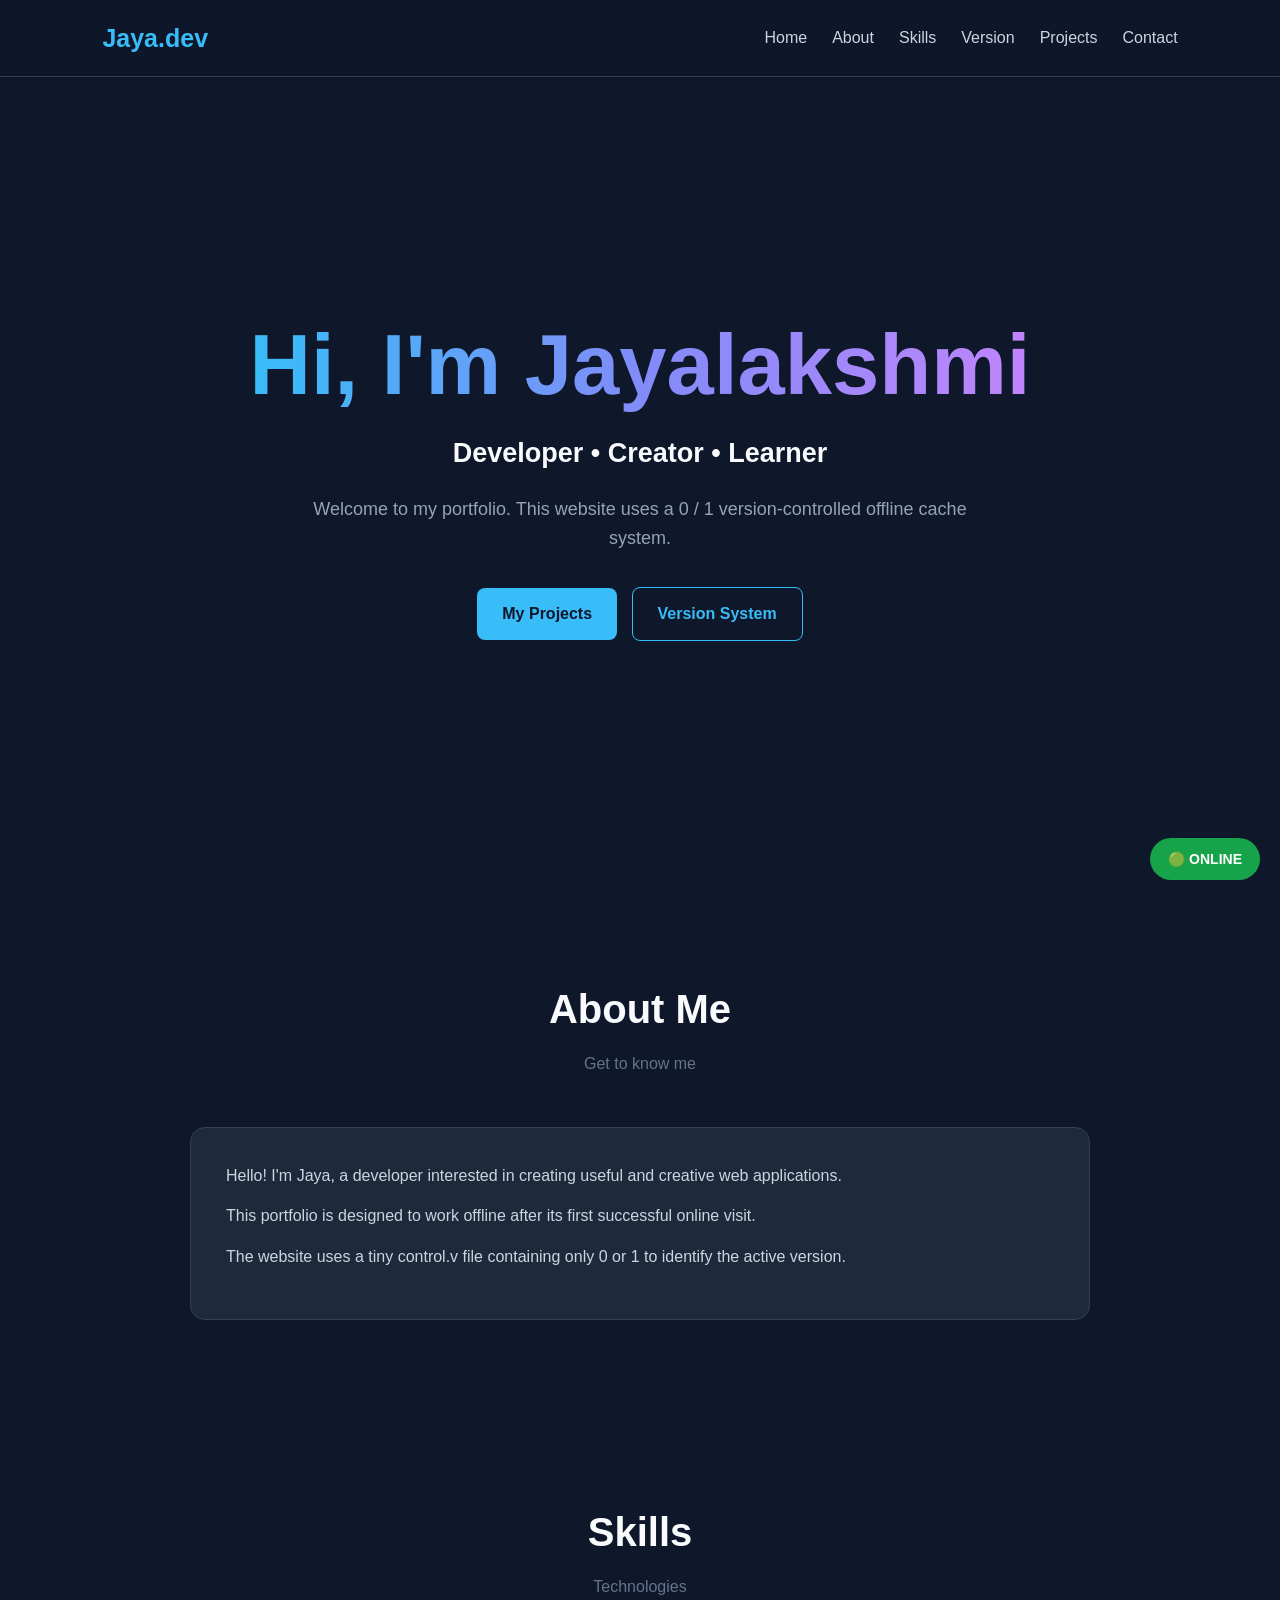
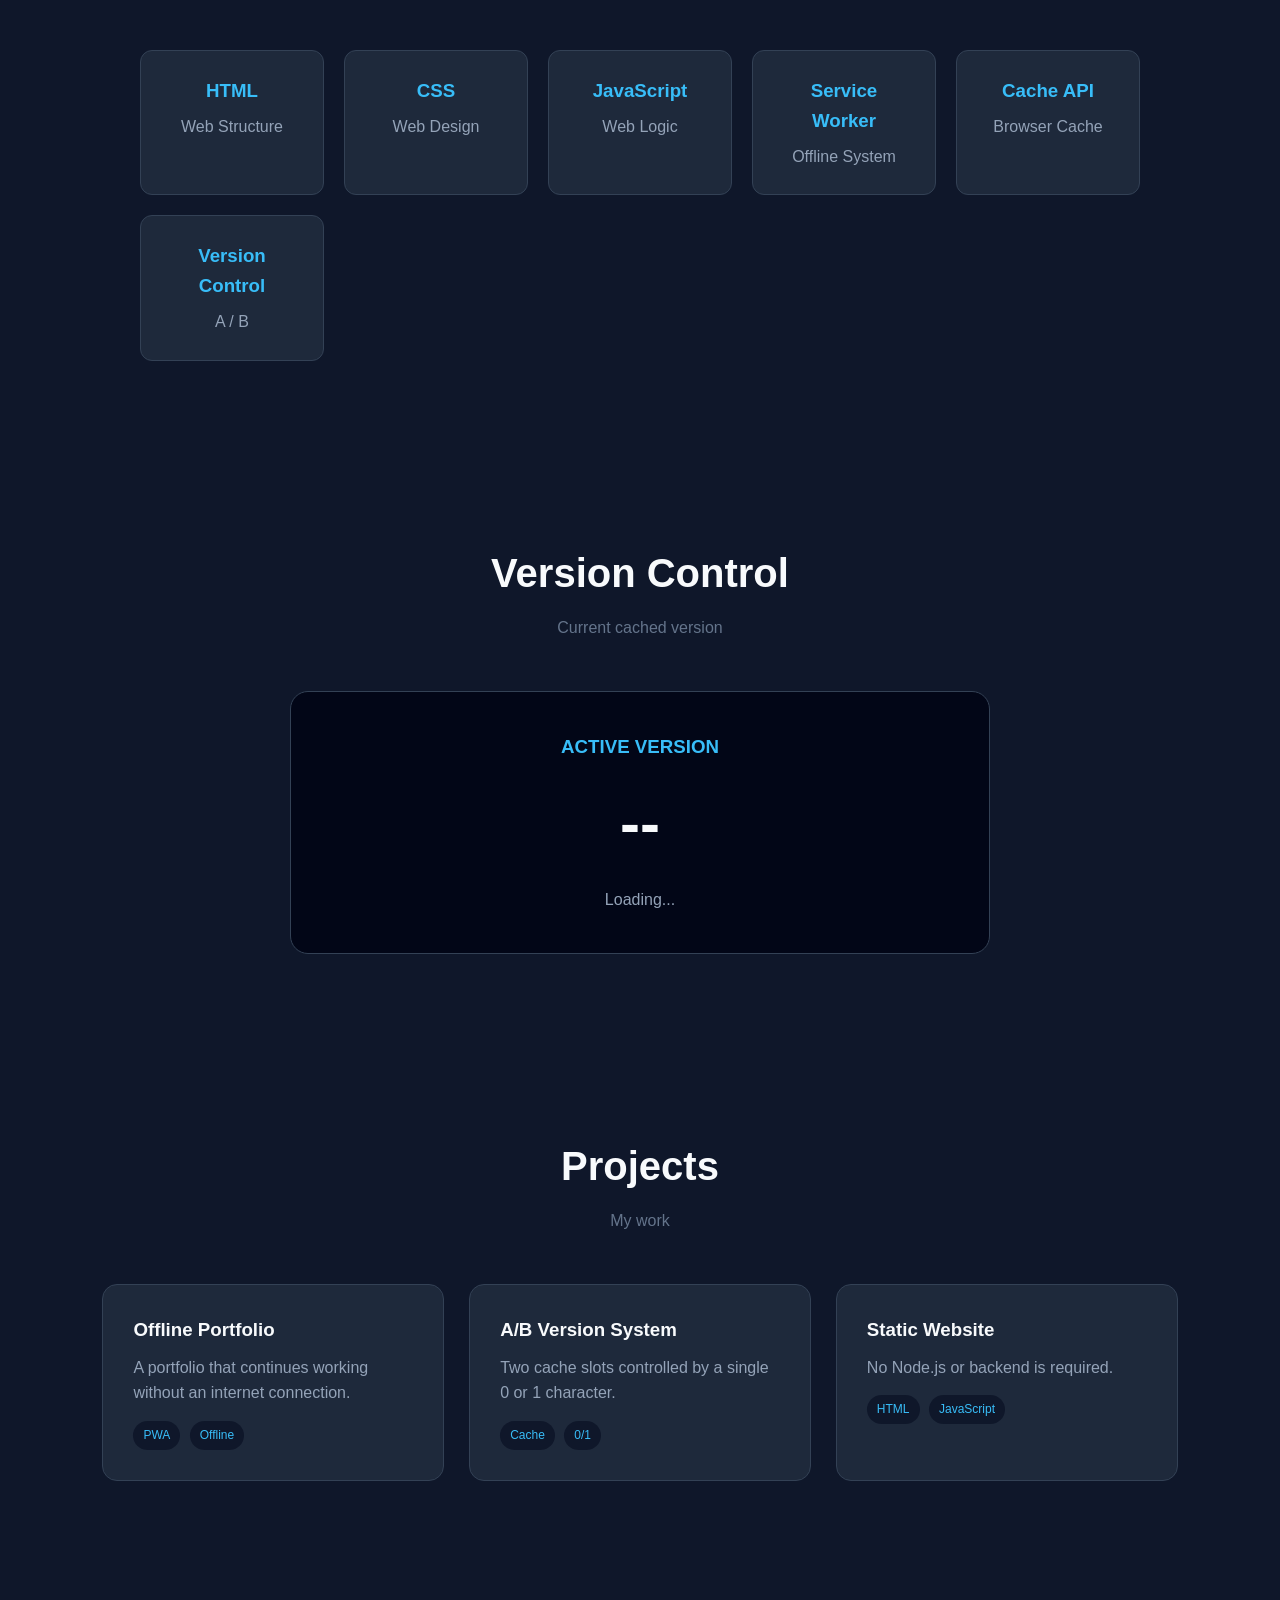
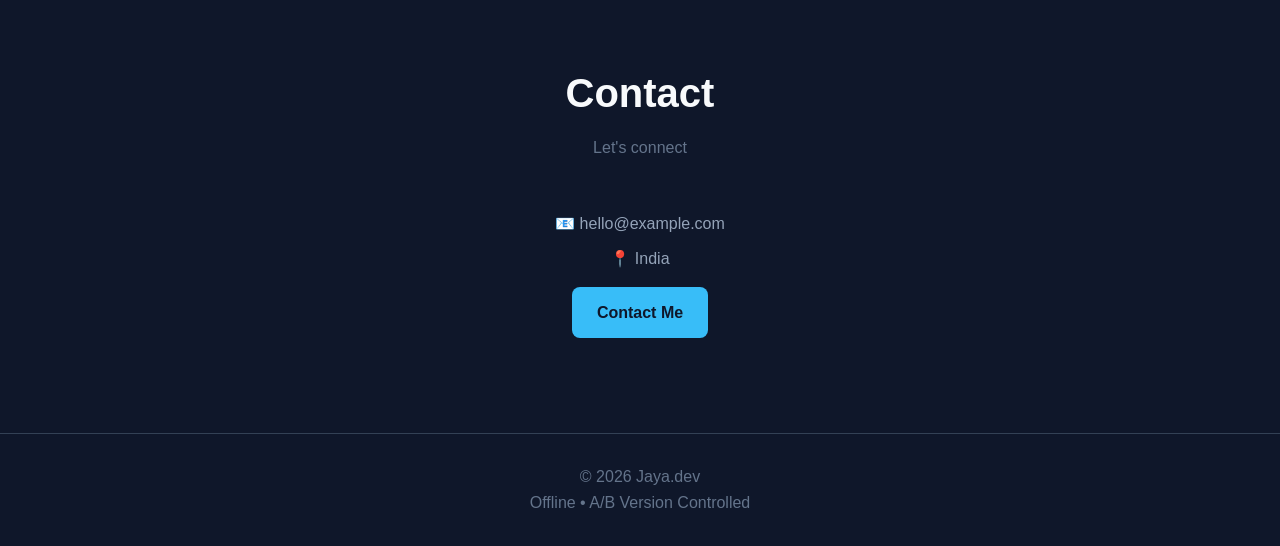
==== commit b6d10762: "hi" ====
--- a/index.html
+++ b/index.html
@@ -500,7 +500,7 @@
         <div class="hero-content">
 
             <h1>
-                Hi, I'm Jaya
+                Hi, I'm Jayalakshmi
             </h1>
 
             <h2>
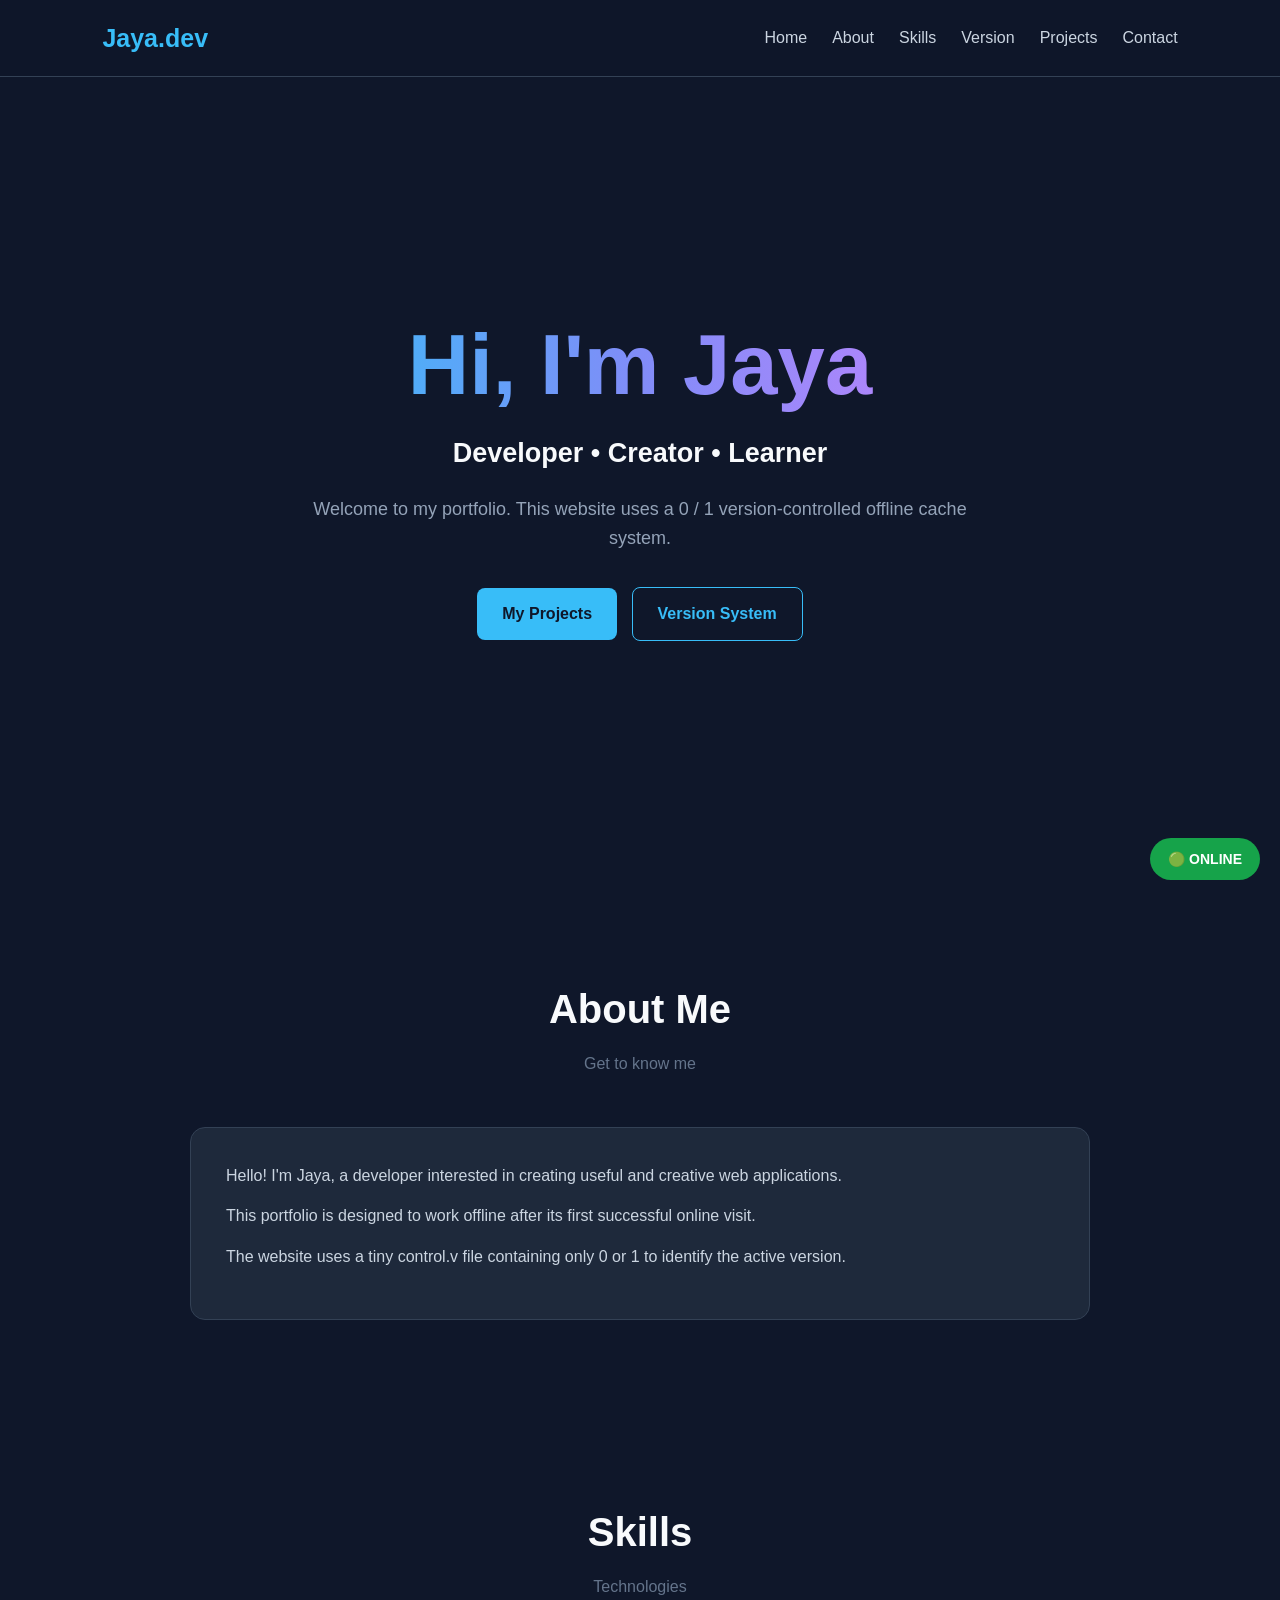
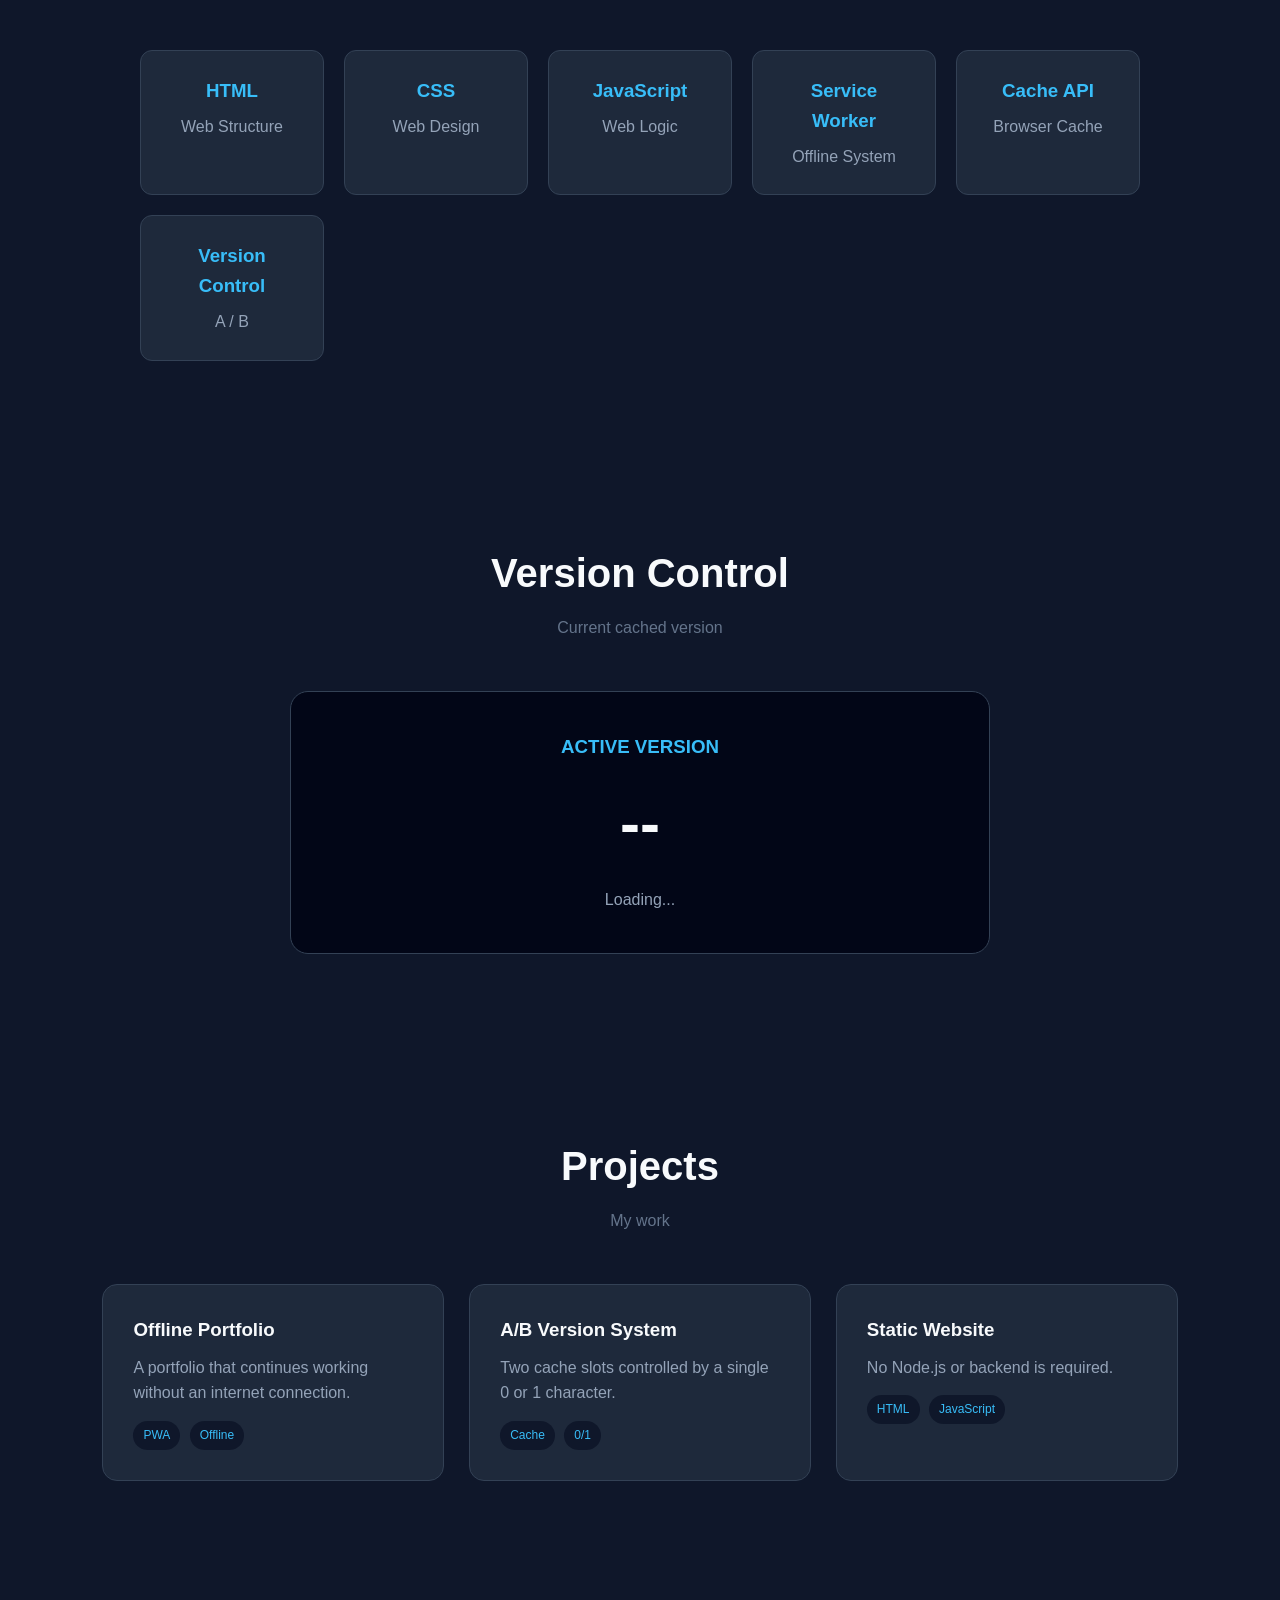
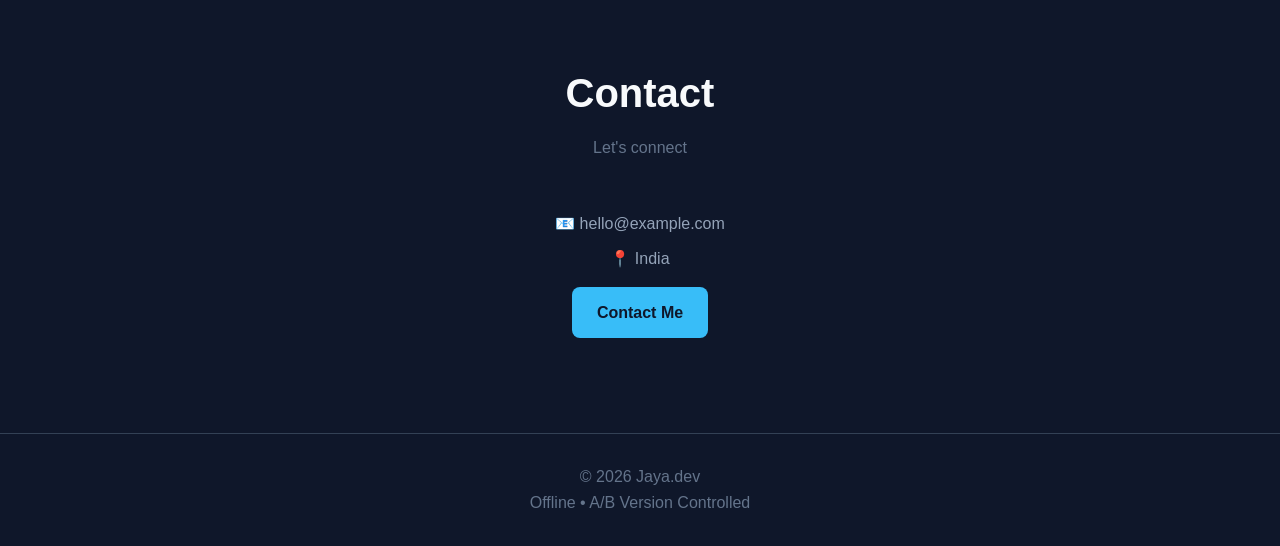
==== commit 3f54398b: "hlo" ====
--- a/index.html
+++ b/index.html
@@ -500,7 +500,7 @@
         <div class="hero-content">
 
             <h1>
-                Hi, I'm Jayalakshmi
+                Hi, I'm Jaya
             </h1>
 
             <h2>
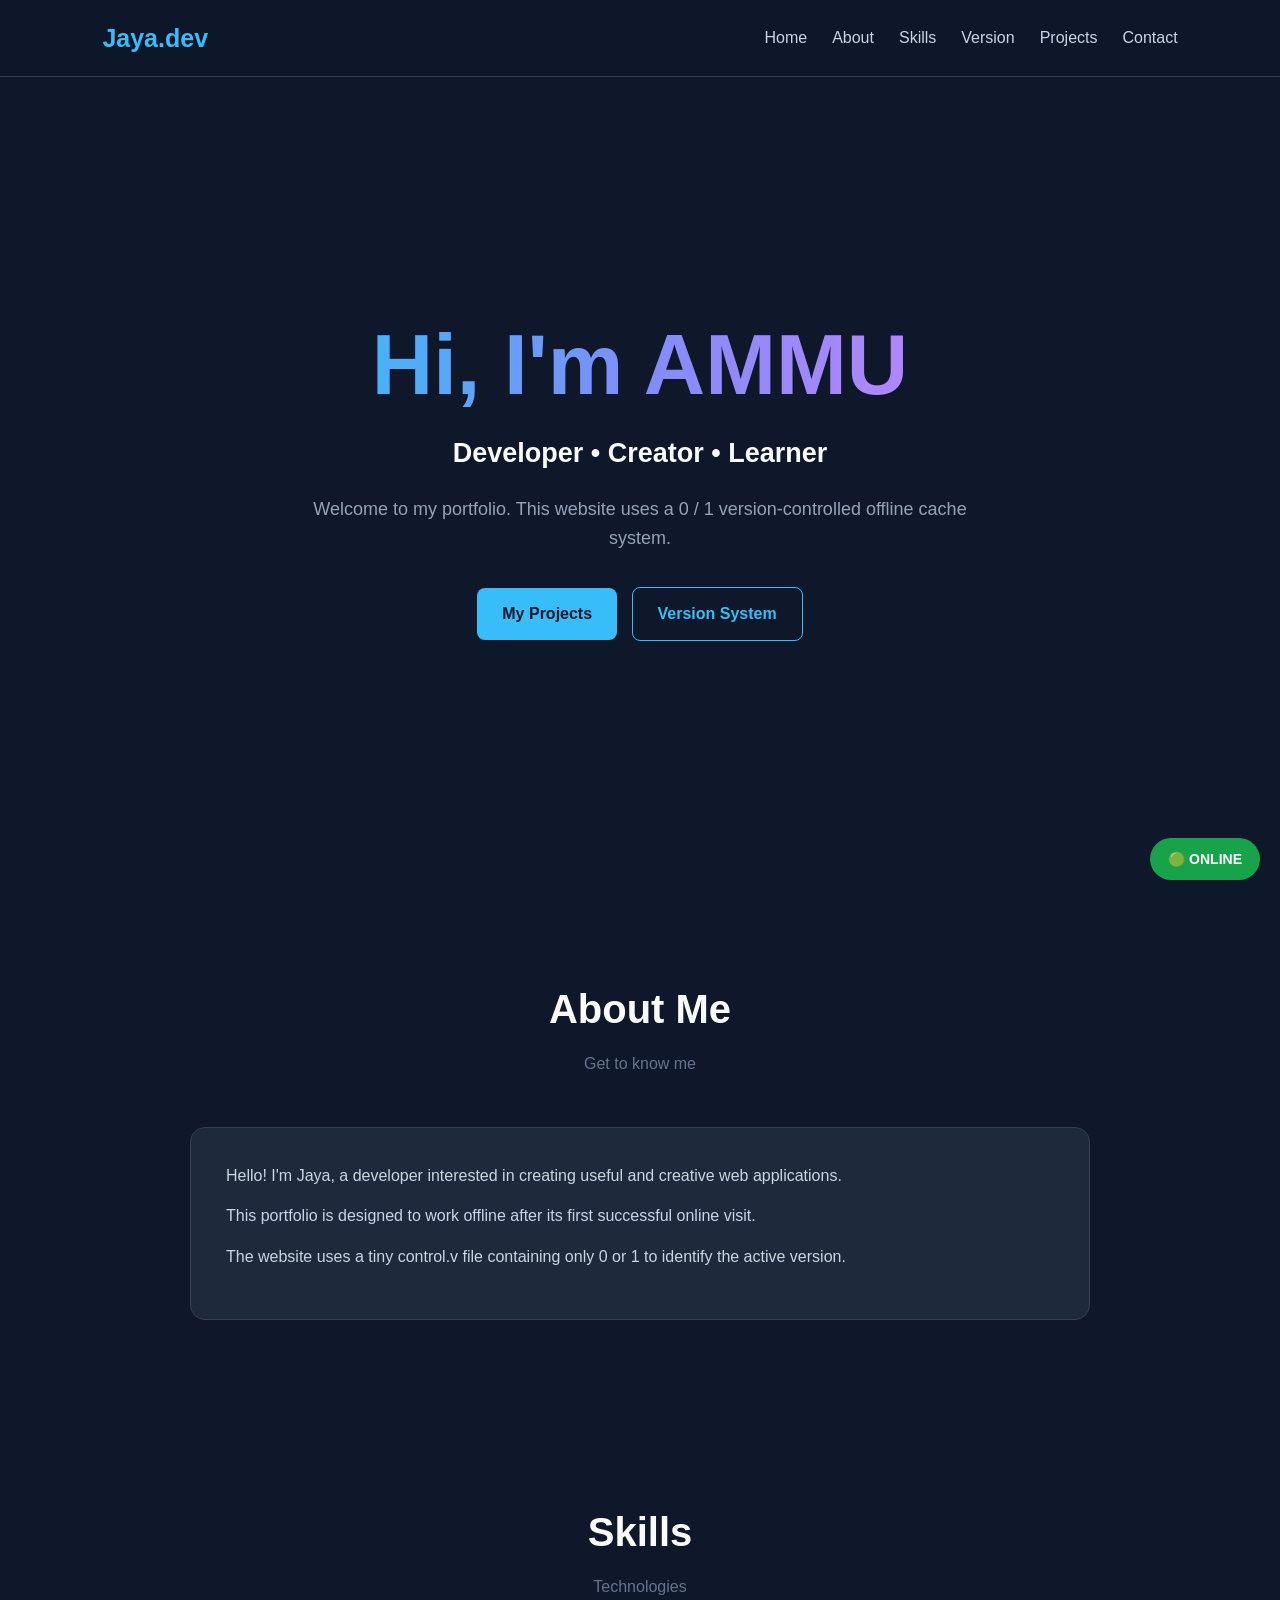
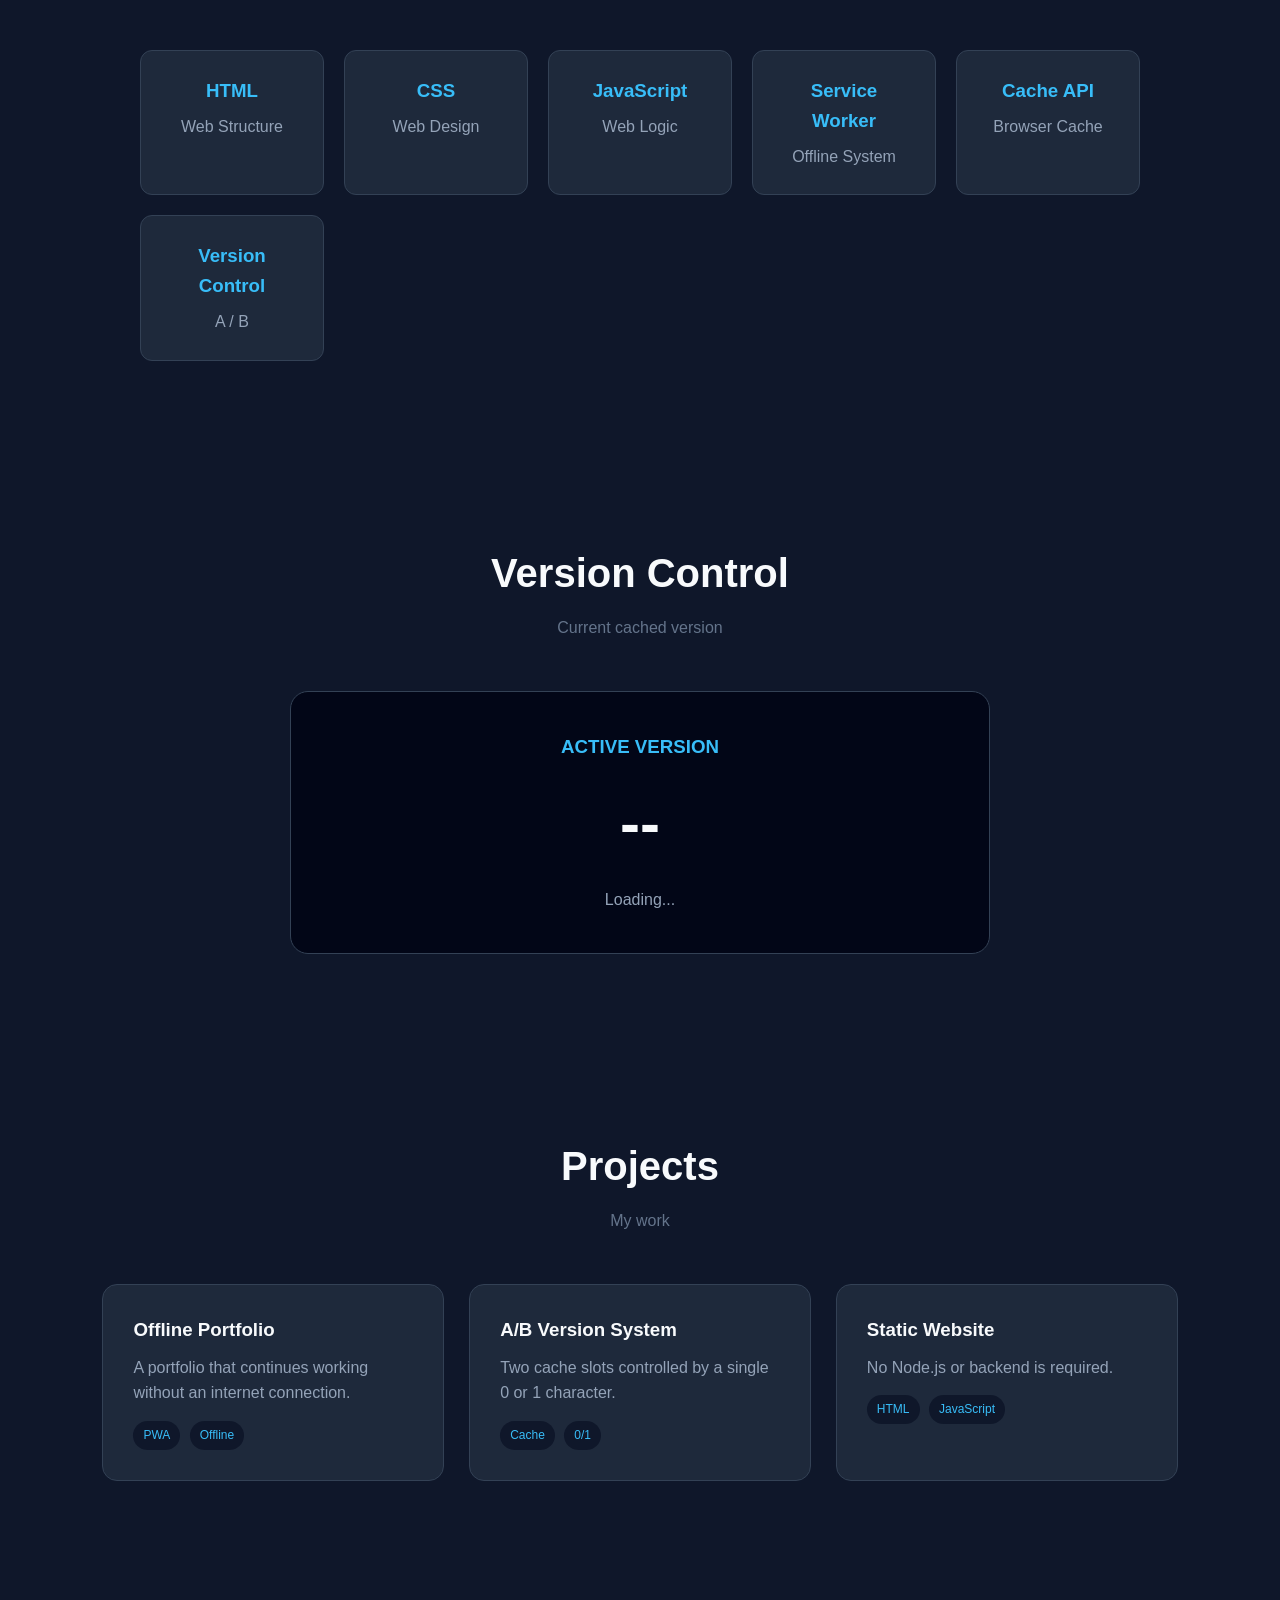
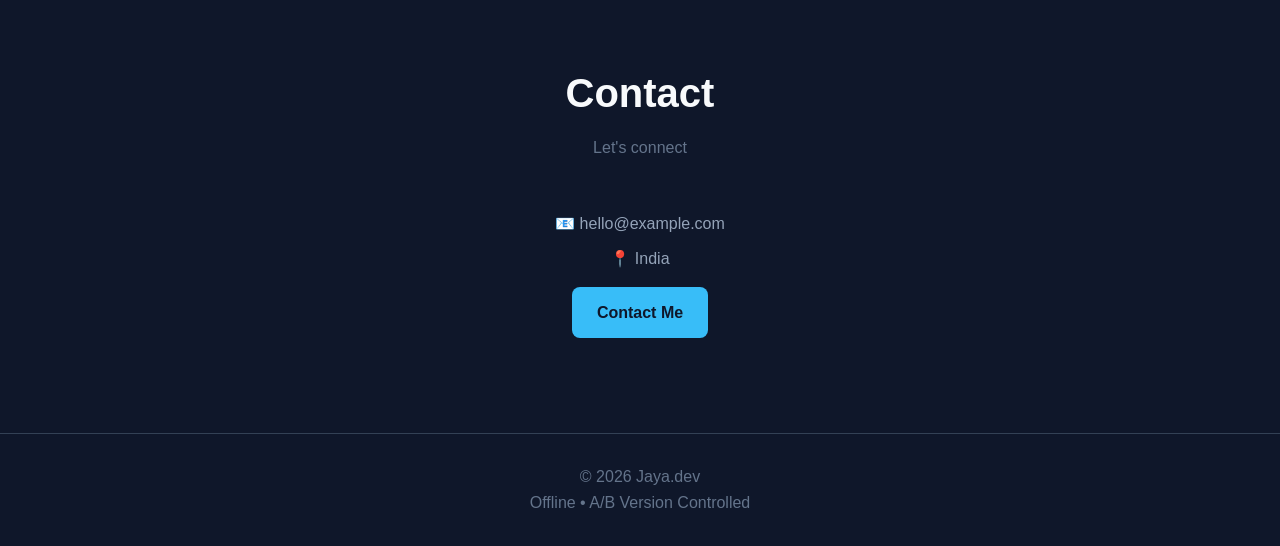
==== commit 7814dc9f: "hiii" ====
--- a/index.html
+++ b/index.html
@@ -500,7 +500,7 @@
         <div class="hero-content">
 
             <h1>
-                Hi, I'm Jaya
+                Hi, I'm AMMU
             </h1>
 
             <h2>
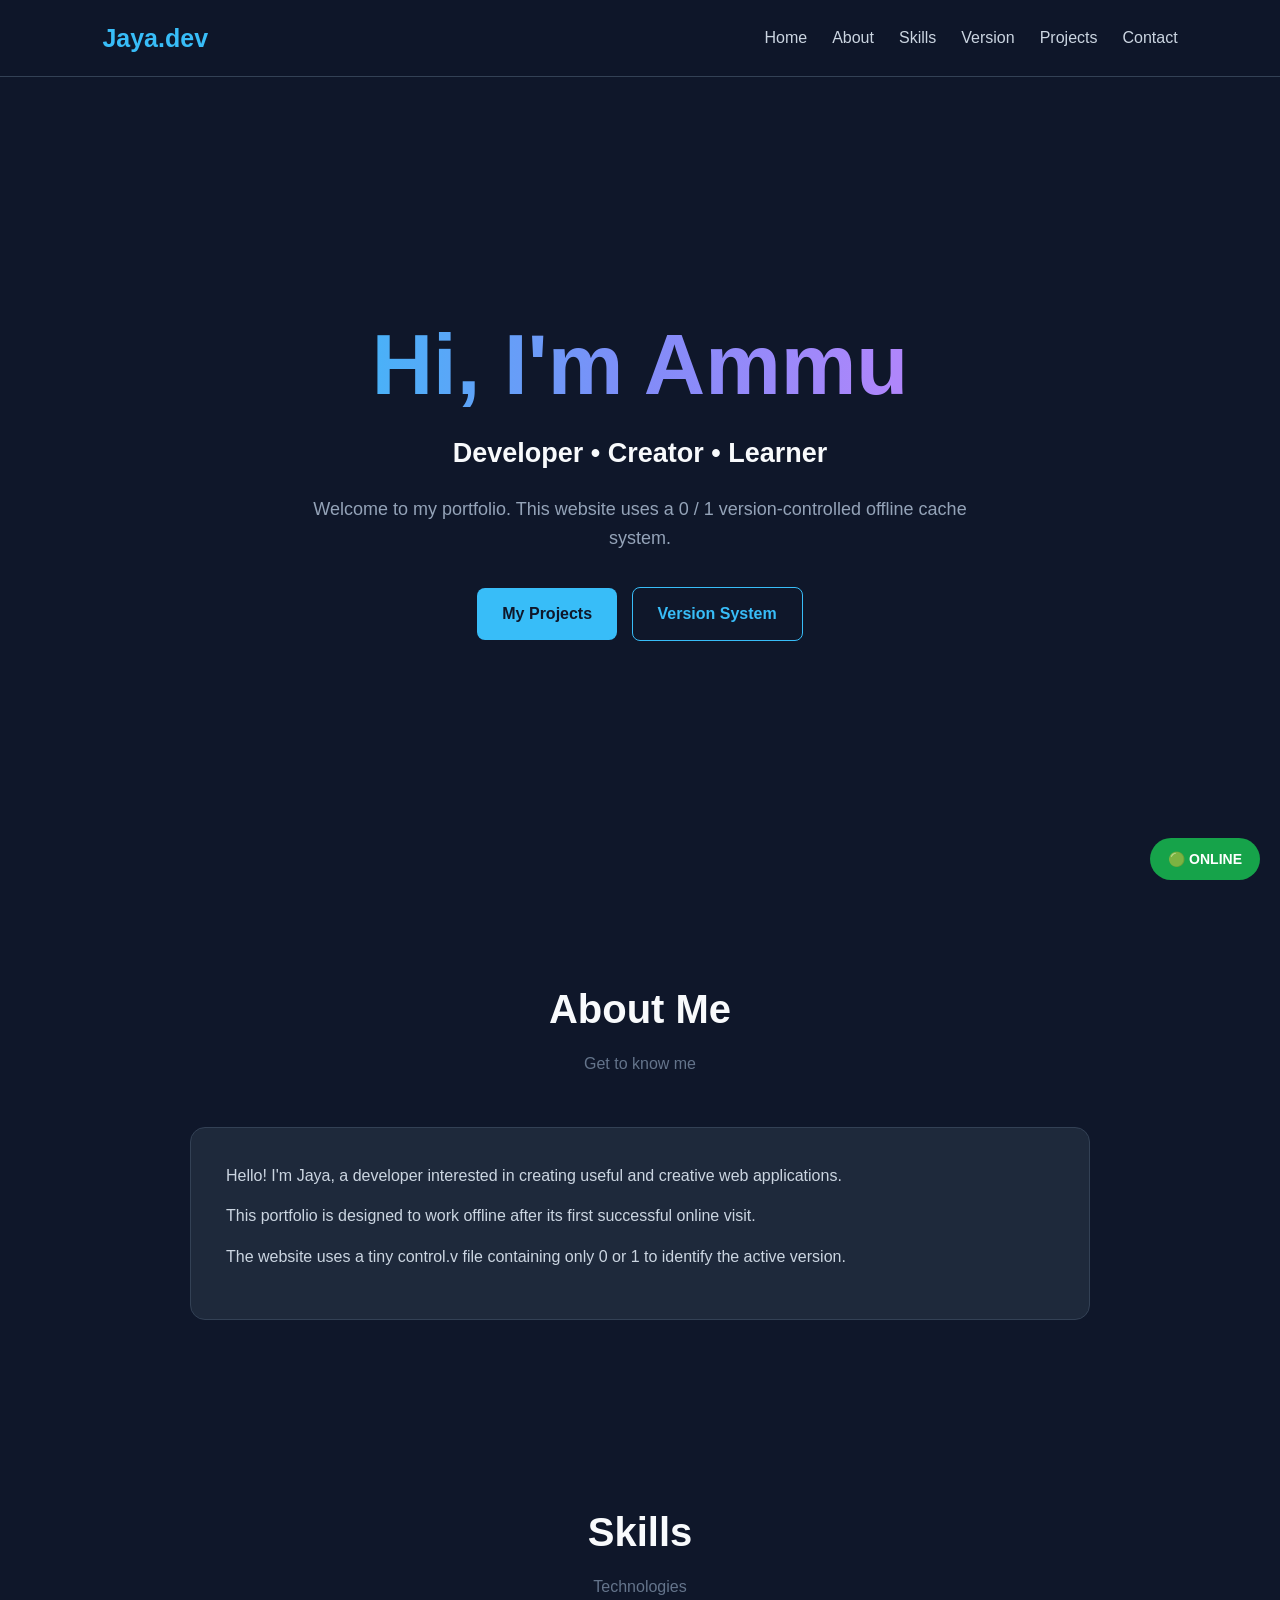
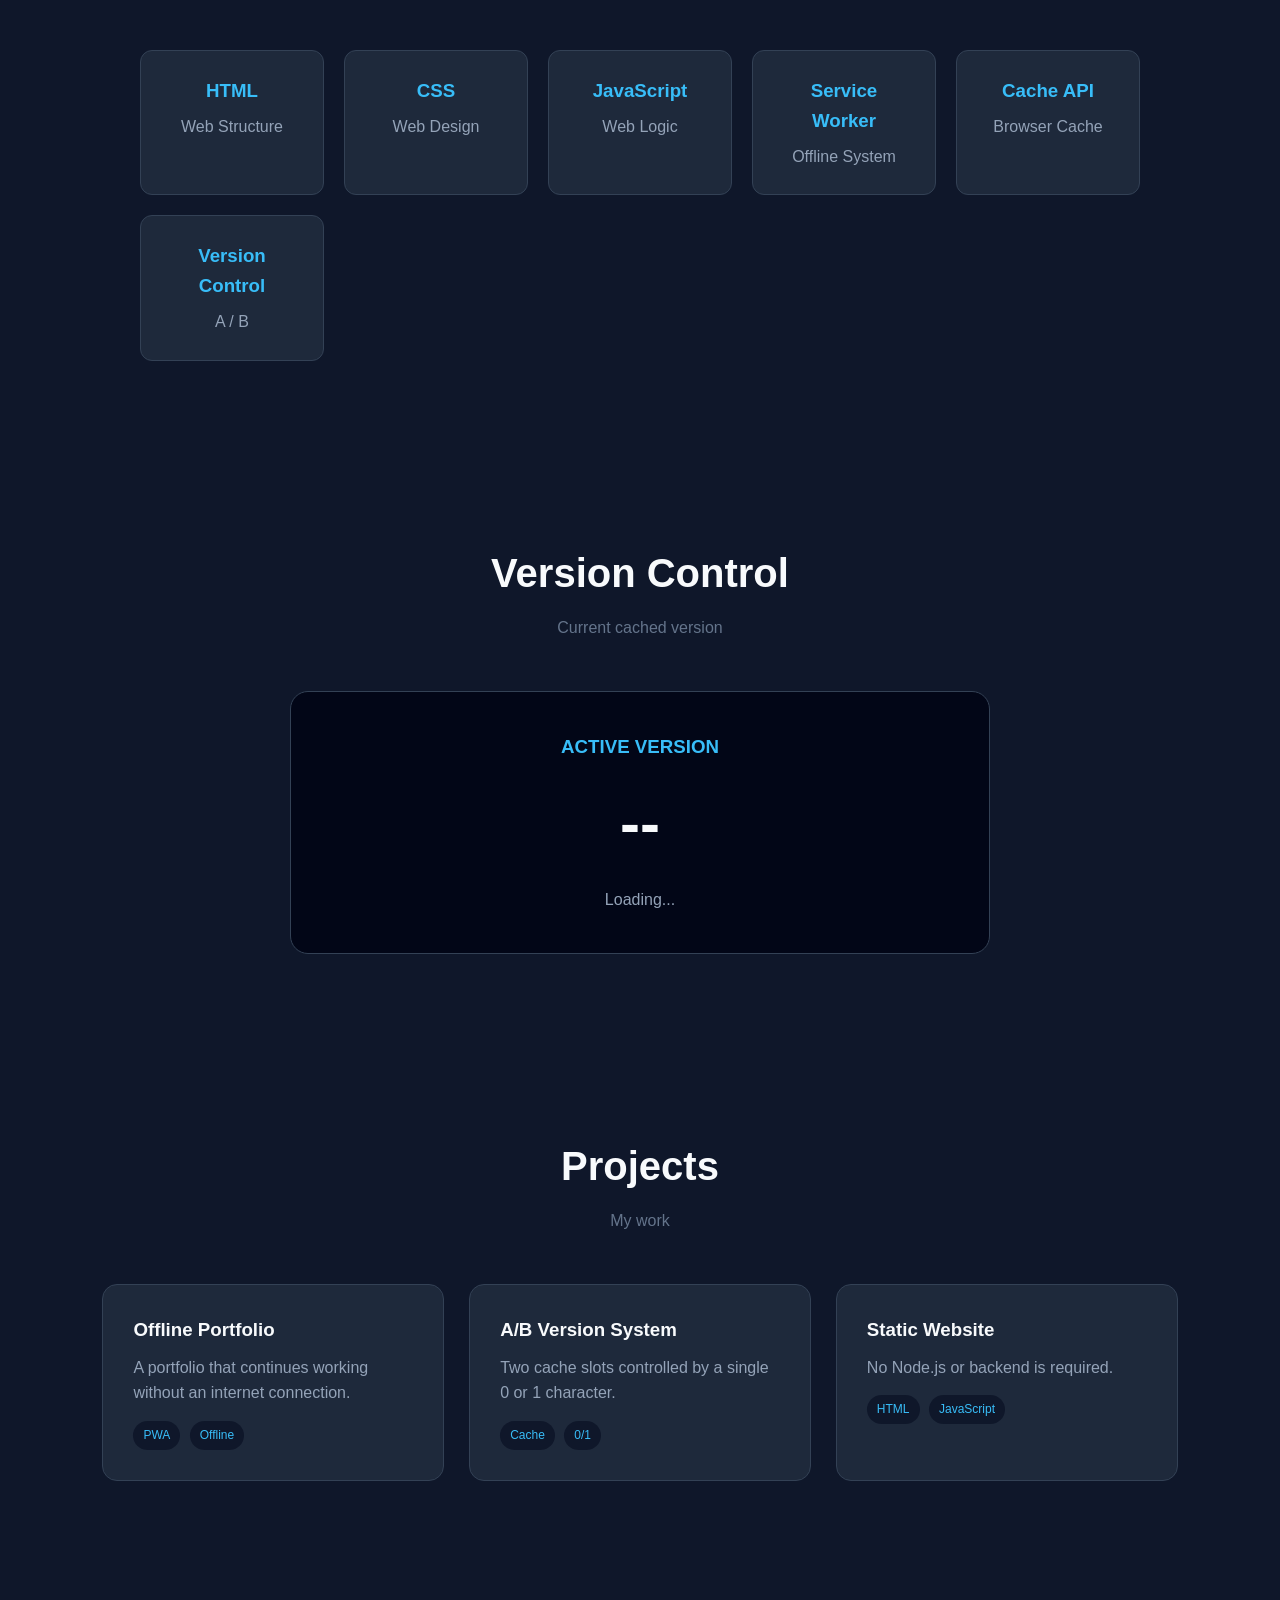
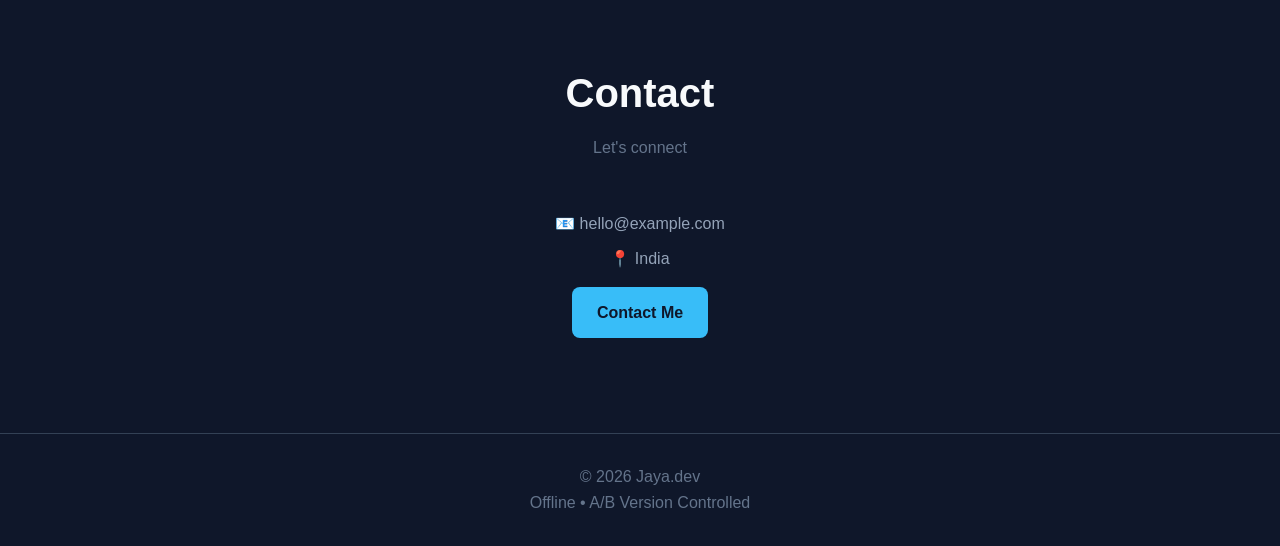
==== commit 1dfa463c: "heijl" ====
--- a/index.html
+++ b/index.html
@@ -500,7 +500,7 @@
         <div class="hero-content">
 
             <h1>
-                Hi, I'm AMMU
+                Hi, I'm Ammu
             </h1>
 
             <h2>
